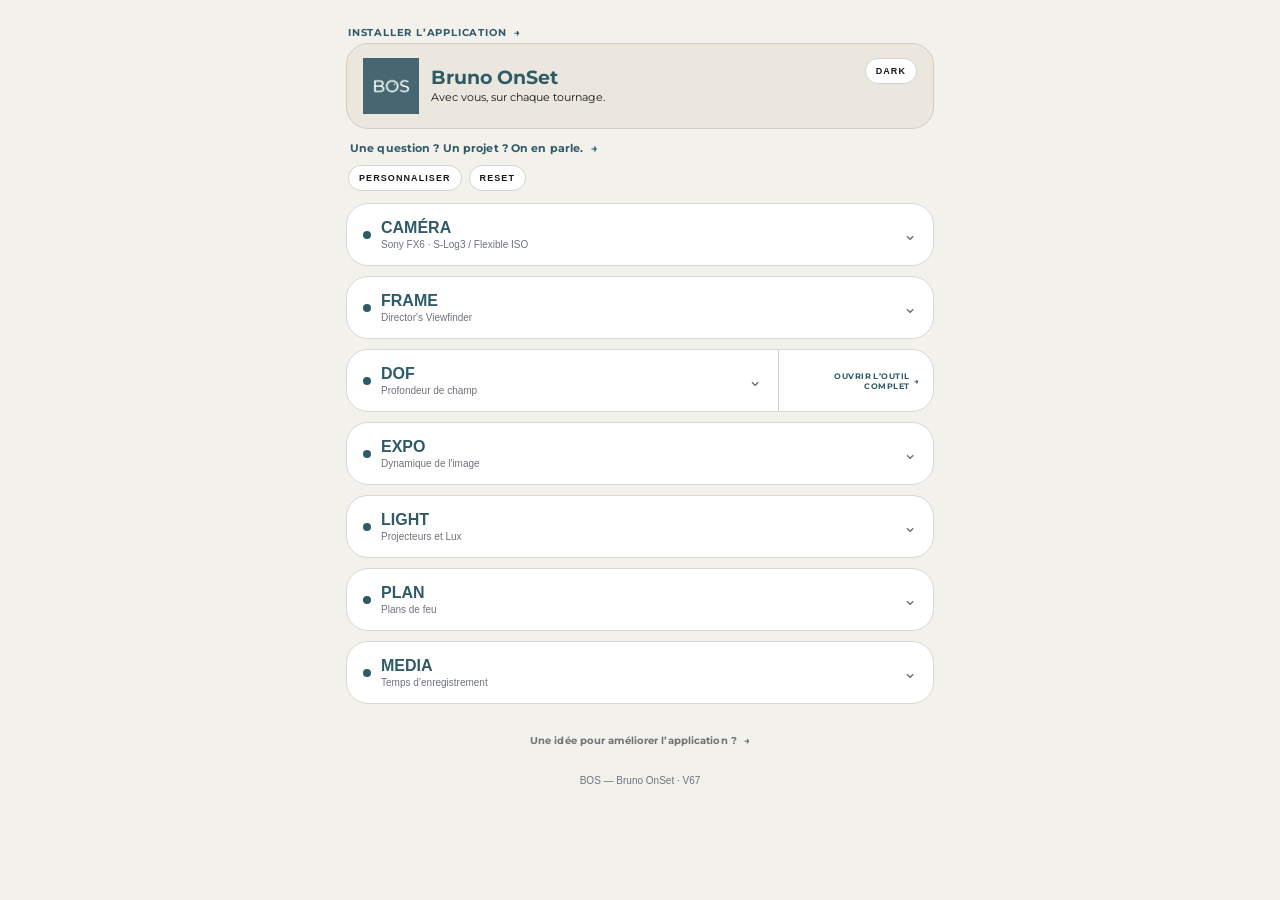
==== index.html @ 2e89c770 "Add files via upload" ====
<!doctype html>
<html lang="fr">
<head>
  <meta charset="utf-8" />
  <meta name="viewport" content="width=device-width,initial-scale=1,viewport-fit=cover" />
  <meta name="theme-color" content="#ffffff" />
  <meta name="apple-mobile-web-app-capable" content="yes" />
  <meta name="apple-mobile-web-app-status-bar-style" content="default" />
  <title>BOS — Bruno OnSet</title>
  <link rel="manifest" href="manifest.webmanifest?v=67" />
  <link rel="icon" href="icons/icon-192.png" />
  <link rel="apple-touch-icon" href="icons/icon-192.png" />
  <link rel="preconnect" href="https://fonts.googleapis.com">
  <link rel="preconnect" href="https://fonts.gstatic.com" crossorigin>
  <link href="https://fonts.googleapis.com/css2?family=Montserrat:wght@400;700&display=swap" rel="stylesheet">
  <link rel="stylesheet" href="style.css?v=67" />
</head>
<body>
  <main class="shell">
    

    

    <section class="install-app-row" id="installAppRow" hidden aria-label="Installer Bruno OnSet">
      <button class="install-app-btn" id="installAppBtn" type="button">
        INSTALLER L’APPLICATION <span aria-hidden="true">→</span>
      </button>
    </section>

    <header class="topbar cardlike">
      <div class="top-inner bos-top-inner">
        <div class="top-title bos-top-title">
          <div class="bos-brand-lockup" aria-label="Bruno OnSet">
            <img class="bos-header-logo" src="assets/logo-bos-header.jpg" alt="Logo Bruno OnSet">
            <div class="bos-brand-text">
              <span class="bos-header-name">Bruno OnSet</span>
              <span class="bos-header-tagline">Avec vous, sur chaque tournage.</span>
            </div>
          </div>
        </div>
        <div class="top-actions bos-top-actions">
          <button class="mode-btn" id="themeBtn" aria-label="Changer de thème" title="Thème">DARK</button>
          
        </div>
      </div>
    </header>




    <section class="project-contact project-contact-top" aria-label="Contact professionnel">
      <button class="project-contact-btn" id="projectContactBtn" type="button">
        Une question ? Un projet ? On en parle. <span aria-hidden="true">→</span>
      </button>
    </section><div class="utility-row bos-utility-row">
      <button class="utility-link" id="customizeBtn" type="button">PERSONNALISER</button>
      <button class="utility-link" id="quickResetBtn" type="button">RESET</button>
    </div>
    <section class="context cardlike" id="cameraCard">
      <button class="module-head context-head" id="cameraToggle" type="button">
        <span class="module-title"><i class="module-dot"></i><span><strong>CAMÉRA</strong><small id="cameraSummary">—</small></span></span>
        <span class="chev">⌄</span>
      </button>
      <div class="context-body">
        <div class="camera-choice">
          <span class="field-label">Marque</span>
          <div class="brand-chips" id="cameraBrandMode" aria-label="Choisir la marque"></div>

          <span class="field-label camera-model-label">Caméra</span>
          <div class="camera-select-wrap">
            <select class="camera-select" id="cameraSelect" aria-label="Choisir la caméra"></select>
          </div>
        </div>

        <div class="camera-gamma-block">
          <span class="field-label">Gamma</span>
          <div class="gamma-chips" id="gammaMode" aria-label="Choisir la courbe gamma"></div>
          <div class="gamma-info" id="gammaInfo">—</div>
        </div>
      </div>
    </section>

    <section id="modules" class="modules" aria-live="polite"></section>
    <div class="feedback-contact">
      <a class="feedback-contact-link" href="mailto:brunoguillardcontact@gmail.com?subject=Suggestion%20%E2%80%94%20Bruno%20OnSet&body=Bonjour%20Bruno%2C%0A%0AJ%E2%80%99ai%20une%20id%C3%A9e%20pour%20am%C3%A9liorer%20Bruno%20OnSet%20%3A%0A%0A">Une idée pour améliorer l’application ? <span aria-hidden="true">→</span></a>
    </div>
    <footer class="footer">BOS — Bruno OnSet · V67</footer>
  </main>


  <dialog id="installDialog" class="sheet install-sheet">
    <form method="dialog" class="sheet-inner install-sheet-inner">
      <div class="sheet-head">
        <div>
          <strong>Installer Bruno OnSet</strong>
          <small id="installHelpText">Ajoutez l’application à votre écran d’accueil.</small>
        </div>
        <button value="close" class="iconbtn" aria-label="Fermer">×</button>
      </div>
      <div class="install-help" id="installHelpBody"></div>
      <div class="sheet-actions">
        <button value="close" class="primary">Compris</button>
      </div>
    </form>
  </dialog>

  <dialog id="projectDialog" class="sheet project-sheet">
    <form method="dialog" class="sheet-inner project-sheet-inner">
      <div class="project-sheet-head">
        <div>
          <span class="project-kicker">BRUNO ONSET</span>
        </div>
        <button class="project-close" value="close" aria-label="Fermer">×</button>
      </div>

      <div class="project-profile">
        <strong>Bruno Guillard</strong>
        <span>Réalisateur · Directeur de la photographie · Consultant image</span>
      </div>

      <div class="project-services" aria-label="Prestations">
        <span>Réalisation</span>
        <span>Direction de la photographie</span>
        <span>Conseil / préparation image</span>
      </div>

      <p class="project-note">
        Échangeons autour de votre projet, de sa mise en scène, de ses intentions d’image et de son dispositif de tournage.
      </p>
      <div class="project-actions">
        <a class="project-email-btn" href="mailto:brunoguillardcontact@gmail.com?subject=Projet%20de%20tournage%20%E2%80%94%20Bruno%20OnSet&body=Bonjour%20Bruno%2C%0A%0AJe%20vous%20contacte%20depuis%20Bruno%20OnSet.%0A%0A">Écrire à Bruno <span aria-hidden="true">→</span></a>
        <div class="project-secondary-links">
          <a class="project-secondary-link" href="https://wa.me/33679979111?text=Bonjour%20Bruno%2C%0A%0AJe%20vous%20contacte%20depuis%20Bruno%20OnSet.%0A%0A" target="_blank" rel="noopener noreferrer">WhatsApp</a>
          <span aria-hidden="true">·</span>
          <a class="project-secondary-link" href="https://brunoguillard.com" target="_blank" rel="noopener noreferrer">BrunoGuillard.com</a>
        </div>
      </div>
    </form>
  </dialog>

  <dialog id="customizeDialog" class="sheet">
    <form method="dialog" class="sheet-inner">
      <div class="sheet-head"><div><strong>Personnaliser</strong></div><button value="cancel" class="iconbtn" aria-label="Fermer">×</button></div>
      <div id="customizeList" class="custom-list"></div>
      <div class="sheet-actions"><button type="button" id="resetLayout" class="secondary">Réinitialiser</button><button value="ok" class="primary">Terminé</button></div>
    </form>
  </dialog>

  <dialog id="ratioDialog" class="sheet ratio-sheet">
    <form method="dialog" class="sheet-inner ratio-sheet-inner">
      <div class="sheet-head"><div><strong>Ratio</strong></div><button value="cancel" class="ratio-close" aria-label="Fermer">×</button></div>
      <div id="ratioList" class="ratio-choice-grid"></div>
    </form>
  </dialog>



  <dialog id="projectorDialog" class="add-dialog projector-dialog">
    <div class="dialog-shell">
      <div class="dialog-head">
        <div>
          <div class="dialog-kicker">Changer</div>
          <h2>Changer de projecteur</h2>
        </div>
        <button class="dialog-close" id="closeProjectorDialogBtn" type="button" aria-label="Fermer">×</button>
      </div>
      <div class="chooser-topline">
        <span class="chooser-context">Key Light</span>
        <div class="catalog-badge">Catalogue BOS Light</div>
      </div>
      <div class="choice-section">
        <div class="choice-label">MARQUE</div>
        <div class="choice-buttons two" id="pickerBrandChoices"></div>
      </div>
      <div class="choice-section">
        <div class="choice-label">GAMME</div>
        <div class="choice-buttons" id="pickerFamilyChoices"></div>
      </div>
      <div class="choice-section">
        <div class="choice-label">PUISSANCE / MODÈLE</div>
        <div class="choice-buttons models" id="pickerModelChoices"></div>
      </div>
      <div class="chooser-footnote" id="pickerCatalogCount"></div>
    </div>
  </dialog>

  <script src="app.js?v=67" defer></script>
</body>
</html>
---- style.css ----
:root{
  --bg:#f3f5f7;--panel:#fff;--panel2:#f7f8fa;--text:#101216;--muted:#6d7480;--line:#e1e5ea;
  --blue:#2f78ff;--blue-soft:#eaf2ff;--shadow:0 8px 30px rgba(20,30,45,.07);--radius:20px;
  --input:#f4f6f8;--danger:#d84b4b;
}
:root[data-theme="dark"]{
  --bg:#090b0f;--panel:#12151a;--panel2:#171b21;--text:#f6f7f9;--muted:#959ca8;--line:#282e37;
  --blue:#5b97ff;--blue-soft:#172641;--shadow:none;--input:#1a1f26;--danger:#ff6a6a;
}
*{box-sizing:border-box}html{background:var(--bg)}body{margin:0;background:var(--bg);color:var(--text);font-family:-apple-system,BlinkMacSystemFont,"Segoe UI",Roboto,Helvetica,Arial,sans-serif;min-height:100vh}
button,input,select{font:inherit;color:inherit}.shell{width:min(760px,100%);margin:0 auto;padding:14px 12px calc(32px + env(safe-area-inset-bottom))}.cardlike{background:var(--panel);border:1px solid var(--line);box-shadow:var(--shadow)}
.topbar{border-radius:24px;padding:14px 14px 14px 16px;display:flex;align-items:center;justify-content:space-between;position:sticky;top:8px;z-index:20}.brand{display:flex;align-items:center;gap:11px}.bosmark{display:flex;align-items:center;gap:1px;font-weight:900;font-size:24px;letter-spacing:-1.5px}.bosmark span{color:var(--blue)}.brandtext{display:flex;flex-direction:column;line-height:1}.brandtext strong{font-size:16px}.brandtext small{font-size:9px;color:var(--muted);letter-spacing:1.7px;margin-top:5px}.top-actions{display:flex;gap:7px}.iconbtn{border:1px solid var(--line);background:var(--panel2);width:38px;height:38px;border-radius:12px;display:grid;place-items:center;cursor:pointer;font-size:19px}.iconbtn:active{transform:scale(.97)}
.context{margin-top:12px;border-radius:var(--radius);padding:14px}.context-title{display:flex;align-items:baseline;justify-content:space-between;margin-bottom:11px}.context-title>span{font-size:18px;font-weight:800;letter-spacing:-.3px}.context-grid{display:grid;grid-template-columns:minmax(0,1.55fr) minmax(110px,.7fr);gap:10px}label>span,.field-label{display:block;color:var(--muted);font-size:11px;margin:0 0 6px 2px}select,input{width:100%;border:1px solid var(--line);background:var(--input);border-radius:13px;padding:11px 12px;outline:none;min-height:44px}select:focus,input:focus{border-color:var(--blue);box-shadow:0 0 0 3px var(--blue-soft)}.unit-input{position:relative}.unit-input input{padding-right:52px}.unit-input b{position:absolute;right:12px;top:50%;transform:translateY(-50%);font-size:12px;color:var(--muted)}
.preset-row{display:flex;gap:8px;flex-wrap:wrap;margin-top:10px}.preset-btn{border:1px solid var(--line);background:var(--panel2);height:36px;min-width:42px;padding:0 12px;border-radius:999px;cursor:pointer;font-weight:700}.preset-btn.active{background:rgba(47,120,255,.25);border-color:transparent;color:var(--text)}
.modules{display:flex;flex-direction:column;gap:10px;margin-top:10px}.module{background:var(--panel);border:1px solid var(--line);border-radius:var(--radius);overflow:hidden;box-shadow:var(--shadow)}.module-head{width:100%;display:flex;align-items:center;justify-content:space-between;padding:14px 15px;border:0;background:transparent;cursor:pointer}.module-title{display:flex;align-items:center;gap:10px;text-align:left}.module-dot{width:8px;height:8px;border-radius:50%;background:var(--blue)}.module-title strong{font-size:15px}.module-title small{display:block;color:var(--muted);font-size:10px;margin-top:2px}.chev{color:var(--muted);font-size:17px;transition:.18s transform}.module.open .chev{transform:rotate(180deg)}.module-body{display:none;border-top:1px solid var(--line);padding:14px}.module.open .module-body{display:block}.grid2{display:grid;grid-template-columns:1fr 1fr;gap:10px}.resultbox{margin-top:12px;background:var(--panel2);border:1px solid var(--line);border-radius:16px;padding:13px}.result-main{font-size:22px;font-weight:800;letter-spacing:-.4px}.result-sub{font-size:12px;color:var(--muted);margin-top:4px}.app-link{display:flex;justify-content:flex-end;margin-top:10px}.app-link button{border:0;background:none;color:var(--muted);font-size:11px;padding:4px 0}.app-link button.ready{color:var(--blue);cursor:pointer}
.expo-row{display:grid;grid-template-columns:58px 1fr;gap:9px;align-items:end;margin-bottom:9px}.role-pill{height:44px;border-radius:13px;border:1px solid var(--line);background:var(--panel2);font-size:15px;font-weight:800;cursor:pointer}.role-pill[data-role="auto"]{background:var(--blue);border-color:var(--blue);color:white}.role-pill[data-role="manual"]{border-color:var(--blue);color:var(--blue)}.expo-control select:disabled{opacity:.68}.basebar{display:flex;gap:9px;margin-top:12px}.primary,.secondary{border-radius:13px;padding:11px 14px;min-height:43px;font-weight:700;border:1px solid var(--line);cursor:pointer}.primary{background:var(--blue);border-color:var(--blue);color:white}.secondary{background:var(--panel2)}.basebar button{flex:1}.base-note{font-size:11px;color:var(--muted);margin-top:9px;line-height:1.4}
.frame-preview{position:relative;aspect-ratio:16/9;background:#111;border-radius:14px;overflow:hidden;margin-top:2px;border:1px solid var(--line)}.frame-safe{position:absolute;inset:8%;border:1px solid rgba(255,255,255,.2)}.subject{position:absolute;left:50%;bottom:-3%;transform:translateX(-50%);width:58px;height:78%;transition:.18s width}.subject:before{content:"";position:absolute;width:38%;aspect-ratio:1;border-radius:50%;background:#d6d7da;left:31%;top:0}.subject:after{content:"";position:absolute;width:100%;height:70%;border-radius:45% 45% 12% 12%;background:#c4c6ca;left:0;bottom:0}.frame-meta{position:absolute;left:9px;bottom:8px;color:white;font-size:10px;background:rgba(0,0,0,.55);padding:5px 7px;border-radius:8px}.warning{margin-top:8px;font-size:10px;color:var(--muted)}
.light-status{display:flex;gap:6px;flex-wrap:wrap;margin-top:9px}.pill{border:1px solid var(--line);border-radius:999px;padding:6px 8px;font-size:10px;color:var(--muted);background:var(--panel2)}.luxgrid{display:grid;grid-template-columns:1fr 1fr;gap:8px;margin-top:10px}.luxbox{border-radius:14px;border:1px solid var(--line);background:var(--panel2);padding:12px}.luxbox small{color:var(--muted);font-size:10px}.luxbox strong{display:block;font-size:18px;margin-top:3px}.iso-mini{margin-top:6px;font-size:11px;color:var(--muted);font-weight:700}.demo{font-size:10px;color:var(--muted);margin-top:9px;line-height:1.35}
.segmented{display:flex;gap:6px;margin-top:8px}.seg{border:1px solid var(--line);background:var(--panel2);border-radius:999px;padding:7px 10px;min-height:34px;cursor:pointer;font-size:12px;font-weight:700}.seg.active{background:rgba(47,120,255,.25);border-color:transparent}.segmented.compact .seg{padding:7px 12px}.media-grid .segmented{justify-content:flex-start}
.sheet{width:min(540px,calc(100% - 20px));border:0;padding:0;border-radius:22px;background:var(--panel);color:var(--text);box-shadow:0 25px 90px rgba(0,0,0,.35)}.sheet::backdrop{background:rgba(0,0,0,.5);backdrop-filter:blur(3px)}.sheet-inner{padding:16px}.sheet-head{display:flex;justify-content:space-between;align-items:center}.sheet-head>div{display:flex;flex-direction:column}.sheet-head strong{font-size:18px}.sheet-head small{font-size:11px;color:var(--muted);margin-top:3px}.custom-list{margin-top:16px;display:flex;flex-direction:column;gap:7px}.custom-item{display:grid;grid-template-columns:42px 1fr 40px 40px;align-items:center;gap:7px;border:1px solid var(--line);background:var(--panel2);border-radius:14px;padding:7px}.custom-item input{width:20px;height:20px;min-height:auto}.custom-name{font-weight:700;font-size:13px}.movebtn{height:34px;border-radius:10px;border:1px solid var(--line);background:var(--panel);cursor:pointer}.sheet-actions{display:flex;gap:8px;margin-top:14px}.sheet-actions>*{flex:1}.footer{text-align:center;color:var(--muted);font-size:10px;padding:20px 0 4px}
@media(max-width:520px){.shell{padding-left:9px;padding-right:9px}.topbar{top:5px}.context-grid{grid-template-columns:1.5fr .7fr}.expo-row{grid-template-columns:54px 1fr}.module-body{padding:12px}.brandtext strong{font-size:15px}.preset-row{gap:7px}.preset-btn{min-width:40px;height:34px;padding:0 10px}.luxgrid{grid-template-columns:1fr}.grid2{grid-template-columns:1fr}.context-title>span{font-size:17px}}
@media(min-width:700px){.shell{padding-top:20px}.module-body{padding:16px 18px}.topbar{top:12px}}

.expo-info{display:flex;justify-content:space-between;align-items:flex-end;gap:10px;padding:0 0 10px 0}.expo-info strong{display:block;font-size:11px;color:var(--muted);font-weight:700}.expo-info span{display:block;font-size:18px;font-weight:800;letter-spacing:-.3px;margin-top:2px}.expo-info small{font-size:10px;color:var(--muted);text-align:right;max-width:42%}.role-pill{font-size:14px}.role-pill[data-role="auto"]{background:var(--blue);border-color:var(--blue);color:white}.role-pill[data-role="manual"]{background:var(--panel2);border-color:var(--line);color:var(--text)}


/* V5 — choix caméra identique à EXPO : marque puis modèle */
.camera-choice{margin-bottom:14px}
.brand-chips{display:flex;gap:7px;flex-wrap:wrap;margin-bottom:10px}
.brand-chips button{border:1px solid var(--line);background:var(--panel2);color:var(--text);min-height:36px;padding:0 12px;border-radius:999px;font-weight:850;font-size:12px;cursor:pointer}
.brand-chips button.active{background:var(--blue);border-color:var(--blue);color:#fff}
.camera-model-label{display:block;margin-top:2px;margin-bottom:6px}
.camera-select-wrap{position:relative;width:100%}
.camera-select-wrap::after{content:"⌄";position:absolute;right:14px;top:50%;transform:translateY(-55%);color:var(--muted);font-size:16px;font-weight:900;pointer-events:none}
.camera-select{width:100%;min-width:0;height:46px;appearance:none;-webkit-appearance:none;border:1px solid var(--line);border-radius:14px;background:var(--input);color:var(--text);padding:0 42px 0 13px;font:inherit;font-size:13px;font-weight:850;outline:none;white-space:nowrap;overflow:hidden;text-overflow:ellipsis}
.camera-select:focus{border-color:var(--blue);box-shadow:0 0 0 3px var(--blue-soft)}
.camera-select option{background:var(--panel);color:var(--text)}
.focal-block{padding-top:12px;border-top:1px solid var(--line)}
@media(max-width:520px){.brand-chips{gap:6px}.brand-chips button{min-height:34px;padding:0 10px;font-size:11px}.camera-select{font-size:12px}}

.db-source{font-size:10px;color:var(--muted);margin-top:7px}.db-source[data-source="remote"]{color:var(--blue)}

.expo-row.limit-error .expo-control>span{color:var(--danger);font-weight:800}
.expo-row select.limit-error-value,.expo-row select.limit-error-value:disabled{opacity:1!important;color:var(--danger)!important;border-color:var(--danger)!important;background:color-mix(in srgb,var(--danger) 8%,var(--input))!important;font-weight:800}
.expo-warning{margin-top:9px;border:1px solid color-mix(in srgb,var(--danger) 45%,var(--line));background:color-mix(in srgb,var(--danger) 8%,var(--panel2));color:var(--danger);border-radius:12px;padding:9px 10px;font-size:11px;font-weight:700;line-height:1.4}


/* V9 — réglages caméra globaux + EXPO lié */
.camera-settings-grid{display:grid;grid-template-columns:repeat(3,minmax(0,1fr));gap:10px;margin-top:12px;padding-top:12px;border-top:1px solid var(--line)}
.dof-only{margin-top:0}
.expo-aperture-mode{display:flex;align-items:center;justify-content:space-between;gap:12px;border:1px solid var(--line);background:var(--panel2);border-radius:14px;padding:10px 11px;margin-bottom:11px}
.expo-aperture-mode>div:first-child strong{display:block;font-size:12px}
.expo-aperture-mode>div:first-child small{display:block;color:var(--muted);font-size:10px;margin-top:2px}
.iso-bounds{margin-bottom:11px}
.iso-bounds label>span{font-weight:800;letter-spacing:.5px}
.expo-simple-rows{display:flex;flex-direction:column;gap:9px}
.expo-simple-row>span{font-size:11px;color:var(--muted);margin:0 0 6px 2px;display:block}
.expo-simple-row.limit-error>span{color:var(--danger);font-weight:800}
#globalAperture.limit-error-value{opacity:1!important;color:var(--danger)!important;border-color:var(--danger)!important;background:color-mix(in srgb,var(--danger) 8%,var(--input))!important;font-weight:800}
@media(max-width:520px){.camera-settings-grid{grid-template-columns:repeat(3,minmax(0,1fr));gap:7px}.camera-settings-grid select,.camera-settings-grid input{font-size:12px;padding-left:8px;padding-right:8px}.camera-settings-grid .unit-input input{padding-right:34px}.camera-settings-grid .unit-input b{right:8px;font-size:10px}.expo-aperture-mode{align-items:flex-start;flex-direction:column}.expo-aperture-mode .segmented{width:100%}.expo-aperture-mode .seg{flex:1}.iso-bounds{grid-template-columns:1fr 1fr!important}}

.camera-limits-grid{display:grid;grid-template-columns:repeat(4,minmax(0,1fr));gap:10px;margin-top:12px;padding-top:12px;border-top:1px solid var(--line)}
.camera-limits-grid label>span{font-weight:800;letter-spacing:.5px}
@media(max-width:520px){.camera-limits-grid{grid-template-columns:1fr 1fr}}


/* V11 — verrouillage EXPO */
.expo-lock-row{display:grid;grid-template-columns:48px minmax(0,1fr);gap:9px;align-items:end}
.expo-lock-btn{width:48px;height:44px;border:1px solid var(--line);border-radius:13px;background:var(--panel2);display:grid;place-items:center;cursor:pointer;font-size:17px;line-height:1;opacity:.55}
.expo-lock-btn.active{opacity:1;background:var(--blue-soft);border-color:var(--blue);color:var(--blue)}
.expo-lock-btn:active{transform:scale(.97)}
.expo-lock-row.locked select:disabled{opacity:.58;cursor:not-allowed}
.expo-lock-row.limit-error .expo-simple-row>span{color:var(--danger);font-weight:800}
.expo-lock-row.limit-error select.limit-error-value,.expo-lock-row.limit-error select.limit-error-value:disabled{opacity:1!important;color:var(--danger)!important;border-color:var(--danger)!important;background:color-mix(in srgb,var(--danger) 8%,var(--input))!important;font-weight:800}
.context select:disabled{opacity:.58;cursor:not-allowed}
@media(max-width:520px){.expo-lock-row{grid-template-columns:44px minmax(0,1fr)}.expo-lock-btn{width:44px}}

/* V12 — shutter caméra + reset EXPO */
.expo-toolbar{display:flex;justify-content:flex-end;margin-bottom:10px}.expo-reset-btn{min-height:36px;padding:7px 11px;font-size:11px}.camera-settings-grid label>span{white-space:nowrap}


/* V13 — bulle caméra refermable + ISO global */
.context{padding:0;overflow:hidden}.context-head{padding:14px 15px}.context-head .module-title small{display:block;color:var(--muted);font-size:10px;margin-top:2px;white-space:nowrap;overflow:hidden;text-overflow:ellipsis;max-width:100%}.context-body{display:none;padding:14px}.context.open .context-body{display:block}.camera-settings-grid-4{grid-template-columns:repeat(4,minmax(0,1fr))}@media(max-width:520px){.camera-settings-grid-4{grid-template-columns:repeat(2,minmax(0,1fr))}.context-head .module-title small{max-width:220px}}

/* V14 — conseils LIGHT basés sur les réglages caméra */
.iso-mini[data-status="bright"]{color:var(--blue)}
.iso-mini[data-status="dark"]{color:var(--danger)}


/* V15 — EXPO reprend la bulle CALCUL de BOS EXPO V3.42 */
.expo-calc-block{
  margin:0;
  padding:12px;
  border:1px solid var(--line);
  border-radius:16px;
  background:var(--panel2);
}
.expo-calc-head{display:flex;align-items:flex-start;justify-content:space-between;gap:10px;margin-bottom:9px}
.expo-calc-kicker{color:var(--blue);font-size:9px;line-height:1.1;letter-spacing:.14em;font-weight:900}
.expo-calc-note{margin-top:3px;color:var(--muted);font-size:9px;line-height:1.35}
.expo-ref-btn{min-width:70px;min-height:28px;padding:0 11px;border:1px solid var(--line);border-radius:999px;background:var(--panel);color:var(--text);font-size:10px;font-weight:850;cursor:pointer}
.expo-ref-btn:active{transform:scale(.97)}
.expo-calc-grid{display:grid;grid-template-columns:repeat(4,minmax(0,1fr));gap:7px}
.expo-calc-item{min-width:0;display:flex;flex-direction:column;align-items:stretch;gap:5px}
.expo-calc-lock{align-self:center;width:27px;height:27px;display:inline-flex;align-items:center;justify-content:center;border:1px solid var(--line);border-radius:999px;background:var(--panel);color:var(--muted);cursor:pointer;padding:0;transition:background .15s ease,border-color .15s ease,color .15s ease,transform .15s ease}
.expo-calc-lock:active{transform:scale(.95)}
.expo-calc-lock svg{width:14px;height:14px;fill:none;stroke:currentColor;stroke-width:1.9;stroke-linecap:round;stroke-linejoin:round}
.expo-calc-lock.active{background:var(--blue);border-color:var(--blue);color:#fff}
.expo-calc-value{min-width:0;border:1px solid var(--line);border-radius:12px;background:var(--panel);color:var(--text);padding:8px 8px 9px;text-align:left;cursor:pointer;position:relative}
.expo-calc-value>span{display:block;color:var(--muted);font-size:8px;font-weight:750;margin:0 0 4px 0}
.expo-calc-value select{width:100%;min-width:0;min-height:auto;height:auto;border:0!important;border-radius:0;background:transparent!important;padding:0!important;box-shadow:none!important;appearance:none;-webkit-appearance:none;font-size:11px;line-height:1.15;font-weight:900;color:var(--text);white-space:nowrap;overflow:hidden;text-overflow:ellipsis;cursor:pointer}
.expo-calc-item.locked .expo-calc-value{border-color:var(--blue)}
.expo-calc-item.locked .expo-calc-value select:disabled{opacity:1;color:var(--text);cursor:not-allowed;-webkit-text-fill-color:var(--text)}
.expo-calc-item.limit-error .expo-calc-value{border-color:var(--danger);background:color-mix(in srgb,var(--danger) 8%,var(--panel))}
.expo-calc-item.limit-error .expo-calc-value>span,.expo-calc-item.limit-error .expo-calc-value select{color:var(--danger)!important;-webkit-text-fill-color:var(--danger);font-weight:900}
.expo-priority-note{margin-top:10px;color:var(--muted);font-size:9px;line-height:1.35}
.expo-calc-summary{margin-top:10px;font-size:9px;line-height:1.4;color:var(--muted);font-weight:700}
.expo-calc-summary.is-ok{color:var(--blue)}
.expo-calc-summary.is-warning{color:var(--danger)}
@media(max-width:560px){
  .expo-calc-grid{grid-template-columns:1fr 1fr;gap:8px 7px}
  .expo-calc-lock{width:26px;height:26px}
  .expo-calc-value{padding:8px}
  .expo-calc-value select{font-size:11px}
}


/* V16 — DA alignée sur EXPO V3.43 + correction priorité EXPO */
:root{
  --bg:#F3F1EC;--panel:#FFFFFF;--panel2:#ECEBE7;--text:#17191C;--muted:#6E737A;
  --line:#D3D4D1;--blue:#2F5B66;--blue-soft:rgba(47,91,102,.14);--shadow:none;--radius:22px;
  --input:#FAFAF8;--danger:#C94B4B;--header-bg:#EBE7DE;--header-border:#D3CDC2;--card-border:#D7D9D6;
  --chip-bg:#E7E7E3;--chip-active-bg:#92B8C0;--chip-active-text:#182126;
}
:root[data-theme="dark"]{
  --bg:#0B0C0E;--panel:#15171A;--panel2:#1C1F23;--text:#F3F3F0;--muted:#94989F;
  --line:#30343A;--blue:#2F5B66;--blue-soft:rgba(47,91,102,.22);--shadow:none;--input:#0F1113;--danger:#FF6A6A;
  --header-bg:#111418;--header-border:#25292E;--card-border:#25292E;--chip-bg:#1C1F23;--chip-active-bg:#2F5B66;--chip-active-text:#F3F3F0;
}
html,body{font-family:-apple-system,BlinkMacSystemFont,"SF Pro Display","Inter","Roboto","Segoe UI",sans-serif}
.shell{width:min(620px,100%);padding:calc(18px + env(safe-area-inset-top)) 16px calc(24px + env(safe-area-inset-bottom))}
.cardlike,.module,.context,.sheet{border:1px solid var(--card-border);box-shadow:none}
.topbar{background:var(--header-bg);border:1px solid var(--header-border);border-radius:22px;padding:14px 16px 15px;position:static;margin-bottom:18px}
.brand{align-items:flex-start;gap:10px}.bosmark{font-size:19px;letter-spacing:-1.2px}.bosmark span{color:var(--blue)}
.brandtext strong{font-size:18px;letter-spacing:-.02em}.brandtext small{font-size:10px;letter-spacing:.16em;margin-top:6px;color:var(--muted);font-weight:800}
.iconbtn{border-radius:999px;width:34px;height:34px;background:var(--panel);border:1px solid var(--line);font-size:16px}
.context,.module{border-radius:22px}.module-head{padding:15px 16px}.module-body{border-top:1px solid var(--card-border)}
.module-title strong{font-size:16px}.module-title small{font-size:10px}.module-dot{background:var(--blue)}
label>span,.field-label{font-size:11px;font-weight:800;letter-spacing:.05em;color:var(--muted)}
select,input{min-height:46px;border:1px solid var(--line);background:var(--input);border-radius:14px;padding:0 12px;font-size:13px;font-weight:850}
select:focus,input:focus{border-color:var(--blue);box-shadow:0 0 0 2px var(--blue-soft)}
.unit-input input{padding-right:44px}.unit-input b{font-size:11px}
.preset-row{gap:7px;padding-top:2px}.preset-btn,.brand-chips button,.seg{border:1px solid var(--line);background:var(--chip-bg);color:var(--muted);border-radius:999px;font-weight:800}
.preset-btn{height:34px;min-width:40px}.preset-btn.active,.brand-chips button.active,.seg.active{background:var(--chip-active-bg);border-color:var(--chip-active-bg);color:var(--chip-active-text)}
.camera-select,.camera-select-wrap select{height:46px;background:var(--input);border-radius:14px;border:1px solid var(--line)}
.resultbox,.luxbox,.expo-calc-block{border:1px solid var(--card-border);background:var(--panel)}
.result-main{font-size:24px;letter-spacing:-.03em}.result-sub{font-size:11px}
.pill{background:var(--panel2);border:1px solid var(--line);font-size:10px}.demo,.db-source,.warning,.footer{color:var(--muted)}
.expo-calc-block{padding:16px;border-radius:18px;background:var(--panel2)}
.expo-calc-head{margin-bottom:12px}.expo-calc-kicker{color:var(--blue);font-size:10px;letter-spacing:.16em}.expo-calc-note{font-size:10px;color:var(--muted)}
.expo-ref-btn{border:1px solid var(--line);background:var(--panel);border-radius:999px;min-height:30px;padding:0 12px;font-size:10px;font-weight:900}
.expo-calc-grid{gap:10px}.expo-calc-lock{width:31px;height:31px;background:var(--panel2);border-color:var(--line)}
.expo-calc-lock.active{background:var(--chip-active-bg);border-color:var(--chip-active-bg);color:var(--chip-active-text)}
.expo-calc-value{border-radius:14px;padding:10px 10px 11px;background:var(--panel);border:1px solid var(--card-border)}
.expo-calc-value>span{font-size:9px;color:var(--muted);font-weight:800;margin-bottom:6px}.expo-calc-value select{font-size:13px;font-weight:900}
.expo-priority-note,.expo-calc-summary,.expo-warning{font-size:10px}
.expo-calc-summary.is-ok{color:var(--blue)}
.secondary,.primary{border-radius:999px;min-height:34px;padding:7px 12px;font-size:10px;letter-spacing:.08em;font-weight:900}
.secondary{background:var(--panel);border:1px solid var(--line)}.primary{background:var(--blue);border-color:var(--blue)}
.custom-item{background:var(--panel2);border:1px solid var(--card-border)}
.context-head .module-title small{font-size:10px}
@media(max-width:560px){
  .shell{padding-left:12px;padding-right:12px}
  .topbar{margin-bottom:14px}
  .expo-calc-grid{grid-template-columns:1fr 1fr}
}


/* V17 — entête alignée sur EXPO + titres de bulles en bleu */
.topbar{padding:14px 16px 16px;border-radius:22px}
.bos-top-inner{width:100%;display:flex;align-items:flex-start;justify-content:space-between;gap:14px}
.bos-top-title{display:flex;flex-direction:column;gap:8px}
.tool-eyebrow,.bos-tool-eyebrow{display:flex;align-items:center;gap:9px;font-size:11px;letter-spacing:.12em;font-weight:850}
.eyebrow-logo{display:inline-flex;align-items:center;justify-content:center;min-width:48px;height:28px;padding:0 11px;border-radius:999px;background:var(--panel);border:1px solid var(--line);color:var(--blue);font-weight:900;letter-spacing:.06em}
.eyebrow-brand{font-size:13px;letter-spacing:.18em;font-weight:900;color:var(--text)}
.bos-letter{color:var(--blue)}
.bos-top-title h1{margin:0;font-size:24px;line-height:1;font-weight:900;letter-spacing:-.03em;color:var(--text)}
.bos-top-actions{display:flex;gap:8px;align-items:flex-start}
.mode-btn{border:1px solid var(--line);background:var(--panel);color:var(--text);border-radius:999px;padding:0 14px;min-height:36px;font-size:11px;letter-spacing:.14em;font-weight:900;cursor:pointer}
.mode-btn-icon{min-width:36px;padding:0;display:grid;place-items:center;font-size:16px;letter-spacing:0}
.brand,.brandtext,.bosmark{display:none!important}
.module-title strong,.context-head .module-title strong{color:var(--blue)!important}
.module-title small{color:var(--muted)}
@media(max-width:560px){
  .topbar{padding:12px 14px 14px}
  .eyebrow-logo{min-width:44px;height:26px;padding:0 10px;font-size:11px}
  .eyebrow-brand{font-size:12px;letter-spacing:.16em}
  .bos-top-title h1{font-size:20px}
  .mode-btn{min-height:34px;padding:0 12px;font-size:10px}
  .mode-btn-icon{min-width:34px}
}


/* V18 — bouton thème et personnaliser plus proches d'EXPO */
.mode-btn{background:var(--panel);border:1px solid var(--line);color:var(--text);border-radius:999px;min-height:34px;padding:0 14px;font-size:10px;letter-spacing:.16em;font-weight:900}
.customize-btn{padding:0 16px;letter-spacing:.08em;font-size:10px}
.sheet-head strong{font-size:18px}.sheet-head small{display:none}
@media(max-width:560px){
  .customize-btn{padding:0 14px;font-size:10px}
}


/* V19 — entête reprise au plus près d'EXPO V3.44 + bouton personnaliser sous l'entête */
.app,.shell{max-width:620px;margin:0 auto;padding:calc(22px + env(safe-area-inset-top)) 16px calc(24px + env(safe-area-inset-bottom))}
.topbar{background:var(--header-bg);border:1px solid var(--header-border);border-radius:22px;padding:14px 16px 15px;margin-bottom:14px;position:static}
.top-inner,.bos-top-inner{width:100%;display:flex;align-items:flex-start;justify-content:space-between;gap:14px}
.top-title,.bos-top-title{min-width:0}
.tool-eyebrow,.bos-tool-eyebrow{display:flex;align-items:center;gap:7px;font-size:11px;letter-spacing:.12em;font-weight:850;white-space:nowrap;text-decoration:none;color:inherit}
.eyebrow-logo{display:inline-flex;align-items:center;justify-content:center;min-width:40px;height:24px;padding:0 9px;border-radius:999px;background:var(--panel);border:1px solid var(--line);color:#2E7F8E;font-size:11px;font-weight:900;letter-spacing:.04em;line-height:1;flex:0 0 auto}
.eyebrow-brand{font-weight:900;color:var(--text);font-size:11px;letter-spacing:.12em}.bos-letter{color:#2E7F8E}
.topbar h1,.bos-top-title h1{font-size:27px;line-height:1.05;margin:10px 0 0;letter-spacing:-.03em;font-weight:900;color:var(--text)}
.mode-btn{border:1px solid var(--line);background:var(--panel);color:var(--text);border-radius:999px;padding:7px 10px;min-height:auto;font-size:9px;letter-spacing:.12em;font-weight:900;white-space:nowrap}
.bos-top-actions{display:flex;gap:8px;align-items:flex-start}
.bos-utility-row,.utility-row{display:flex;align-items:center;gap:7px;margin:-1px 0 14px;padding:0 2px}
.utility-link{border:1px solid var(--line);background:var(--panel);color:var(--text);border-radius:999px;padding:7px 10px;font-size:9px;letter-spacing:.12em;font-weight:900;white-space:nowrap}
.utility-link:hover,.mode-btn:hover{border-color:var(--accent)}
.iconbtn{border:1px solid var(--line);background:var(--panel2);color:var(--text);width:31px;height:31px;border-radius:50%;font-weight:800;font-size:16px}
.sheet-head{display:flex;justify-content:space-between;align-items:center}
.brand,.brandtext,.bosmark,.customize-btn,.mode-btn-icon{display:none!important}
@media(max-width:380px){.app,.shell{padding-left:12px;padding-right:12px}.topbar h1,.bos-top-title h1{font-size:24px}}


/* V20 — entête compact : suppression du grand titre Bruno OnSet */
.bos-top-title{gap:0}
.topbar{padding-top:14px;padding-bottom:14px}


/* V23 — module PLAN + EXPO en attente */
.plan-nav-row{display:grid;grid-template-columns:38px minmax(0,1fr) 38px;gap:8px;align-items:end}
.plan-select-label{min-width:0}.plan-select-label select{font-weight:850}
.plan-nav-btn{width:38px;height:46px;border:1px solid var(--line);background:var(--panel2);color:var(--text);border-radius:14px;font-size:25px;line-height:1;cursor:pointer}
.plan-nav-btn:active{transform:scale(.96)}
.plan-meta{display:flex;justify-content:space-between;gap:10px;margin:9px 2px 8px;color:var(--muted);font-size:9px;letter-spacing:.08em;font-weight:800;text-transform:uppercase}
.plan-preview-wrap{overflow:hidden;border:1px solid var(--card-border);border-radius:16px;background:var(--input)}
.plan-mini-svg{display:block;width:100%;height:auto;aspect-ratio:1.61/1;background:var(--input)}
.plan-stage-bg{fill:var(--input)}
.plan-grid-small{stroke:color-mix(in srgb,var(--muted) 18%,transparent);stroke-width:1}
.plan-grid-big{stroke:color-mix(in srgb,var(--muted) 32%,transparent);stroke-width:1.4}
.plan-camera-fov{fill:color-mix(in srgb,var(--blue) 10%,transparent);stroke:color-mix(in srgb,var(--blue) 42%,transparent);stroke-width:1.5}
.plan-light-beam{fill:rgba(244,206,100,.12);stroke:rgba(201,159,40,.38);stroke-width:1.4}
:root[data-theme="dark"] .plan-light-beam{fill:rgba(255,218,120,.12);stroke:rgba(255,218,120,.34)}
.plan-object{vector-effect:non-scaling-stroke}.plan-subject circle,.plan-subject path{fill:var(--text);stroke:var(--text)}
.plan-camera rect,.plan-camera polygon{fill:var(--panel);stroke:var(--blue);stroke-width:3}
.plan-light circle{fill:var(--panel);stroke:#B58A20;stroke-width:3}.plan-light line{stroke:#B58A20;stroke-width:3}
.plan-wall{fill:var(--text);opacity:.82}.plan-window{fill:#9CC8D2;stroke:#5B8E99;stroke-width:2}.plan-door{fill:#C6A47A;stroke:#8C6D48;stroke-width:2}.plan-decor{fill:var(--panel2);stroke:var(--muted);stroke-width:2}
.plan-accessory{fill:var(--panel2);stroke:var(--blue);stroke-width:2;stroke-dasharray:7 5}
.plan-mini-label{fill:var(--text);font-size:15px;font-weight:800;paint-order:stroke;stroke:var(--input);stroke-width:4px;stroke-linejoin:round}
.plan-caption{display:flex;align-items:flex-start;justify-content:space-between;gap:12px;padding:10px 2px 0}.plan-caption strong{font-size:13px}.plan-caption span{font-size:10px;color:var(--muted);text-align:right}
.plan-actions{display:flex;gap:8px;margin-top:11px}.plan-action-btn{flex:1;min-height:34px;padding:7px 10px;font-size:9px;letter-spacing:.1em}
.plan-empty{border:1px dashed var(--line);border-radius:16px;padding:18px;text-align:center;background:var(--panel2)}.plan-empty strong{display:block;font-size:14px}.plan-empty span{display:block;color:var(--muted);font-size:11px;line-height:1.45;margin-top:6px}
.coming-soon{border:1px solid var(--card-border);border-radius:16px;background:var(--panel2);padding:18px;text-align:center}.coming-soon strong{display:block;color:var(--blue);font-size:11px;letter-spacing:.16em}.coming-soon span{display:block;color:var(--muted);font-size:11px;line-height:1.45;margin-top:7px}
@media(max-width:520px){.plan-nav-row{grid-template-columns:36px minmax(0,1fr) 36px}.plan-nav-btn{width:36px}.plan-caption{flex-direction:column;gap:3px}.plan-caption span{text-align:left}}


/* V24 — EXPO : explorateur S-Log3 compact repris de BOS EXPO V3.62 */
.bos-expo-wave{display:flex;flex-direction:column;gap:10px}
.bos-expo-wave-head{display:flex;align-items:flex-end;justify-content:space-between;gap:10px}
.bos-expo-wave-kicker,.bos-expo-quality-card>span,.bos-expo-terrain-card>span{color:var(--blue);font-size:10px;letter-spacing:.16em;font-weight:900}
.bos-expo-wave-value{display:flex;align-items:baseline;gap:3px;flex:0 0 auto;width:70px;justify-content:flex-end;font-variant-numeric:tabular-nums}
.bos-expo-wave-value strong{font-size:31px;line-height:1;font-weight:950;letter-spacing:-.05em;min-width:45px;text-align:right}
.bos-expo-wave-value span{font-size:10px;font-weight:900;color:var(--muted)}
.bos-wave-shell{padding:10px 10px 8px;border:1px solid var(--line);border-radius:14px;background:var(--panel2)}
.bos-wave-scale{position:relative;height:46px;border:1px solid var(--line);border-radius:10px;background:var(--input);overflow:visible}
.bos-wave-segments,.bos-wave-stop-bands,.bos-wave-markers,.bos-wave-stop-ticks{position:absolute;inset:0;pointer-events:none}
.bos-wave-segments,.bos-wave-stop-bands{overflow:hidden;border-radius:9px}
.bos-wave-seg{position:absolute;top:0;bottom:0;border-right:1px solid rgba(255,255,255,.28)}
.bos-wave-seg-1{background:rgba(25,28,30,.16)}.bos-wave-seg-2{background:rgba(46,127,142,.10)}.bos-wave-seg-3{background:rgba(46,127,142,.17)}.bos-wave-seg-4{background:rgba(46,127,142,.25)}.bos-wave-seg-5{background:rgba(46,127,142,.34)}
:root[data-theme="dark"] .bos-wave-seg-1{background:rgba(255,255,255,.06)}
.bos-wave-stop-bands{z-index:1}.bos-wave-stop-band{position:absolute;top:0;bottom:0;background:color-mix(in srgb,var(--panel) 10%,transparent);border-left:1px solid color-mix(in srgb,var(--text) 9%,transparent)}.bos-wave-stop-band.alt{background:color-mix(in srgb,var(--panel) 24%,transparent)}
.bos-wave-markers{z-index:2}.bos-wave-marker{position:absolute;top:0;bottom:0;width:1px;background:color-mix(in srgb,var(--text) 26%,transparent)}.bos-wave-marker i{position:absolute;top:4px;left:-2px;width:5px;height:5px;border-radius:50%;background:var(--text)}.bos-wave-marker b{position:absolute;left:4px;top:3px;font-size:6px;line-height:1;font-weight:950;white-space:nowrap;color:var(--text);opacity:.68}
.bos-wave-stop-ticks{z-index:3}.bos-wave-stop-tick{position:absolute;top:0;bottom:0;width:1px;border-left:1px dashed color-mix(in srgb,var(--text) 38%,transparent)}.bos-wave-stop-tick i{position:absolute;left:-2px;bottom:5px;width:5px;height:5px;border-radius:50%;background:var(--text);opacity:.7}.bos-wave-stop-tick b{position:absolute;left:50%;bottom:7px;transform:translateX(-50%);padding:1px 3px;border-radius:4px;background:color-mix(in srgb,var(--panel) 82%,transparent);font-size:6.5px;line-height:1;font-weight:950;color:var(--text);white-space:nowrap}.bos-wave-stop-tick.edge-left b{transform:none;left:3px}.bos-wave-stop-tick.edge-right b{left:auto;right:3px;transform:none}
.bos-wave-cursor{position:absolute;top:-5px;bottom:-5px;width:2px;background:var(--blue);transform:translateX(-1px);z-index:5;pointer-events:none}.bos-wave-cursor span{position:absolute;left:50%;top:50%;width:22px;height:22px;transform:translate(-50%,-50%);border-radius:50%;background:var(--panel);border:3px solid var(--blue);box-shadow:0 1px 5px rgba(0,0,0,.18)}.bos-wave-cursor span:after{content:"";position:absolute;inset:5px;border-radius:50%;background:var(--blue)}
.bos-wave-axis{display:flex;justify-content:space-between;margin-top:6px;color:var(--muted);font-size:8px;font-weight:850}.bos-wave-help{margin-top:5px;color:var(--blue);font-size:8px;font-weight:900;line-height:1.3}.bos-wave-slider-label{display:block;margin:10px 0 0;color:var(--muted);font-size:8px;font-weight:900;letter-spacing:.09em}.bos-wave-slider{width:100%;min-height:auto;margin:6px 0 0;padding:0;border:0;background:transparent;accent-color:var(--blue);box-shadow:none}
.bos-expo-quality-card,.bos-expo-terrain-card{padding:14px;border:1px solid var(--card-border);border-radius:16px;background:var(--panel)}
.bos-expo-quality-card>span,.bos-expo-terrain-card>span{display:block;color:var(--muted);font-size:9px}
.bos-expo-quality-card strong{display:block;margin-top:7px;font-size:22px;line-height:1.05;font-weight:950}.bos-expo-quality-card small,.bos-terrain-note{display:block;margin-top:7px;color:var(--muted);font-size:11px;line-height:1.4}
.bos-signal-quality-visual{position:relative;height:30px;margin-top:10px;border:1px solid var(--line);border-radius:10px;overflow:hidden;background:linear-gradient(90deg,color-mix(in srgb,var(--blue) 22%,var(--input)),color-mix(in srgb,var(--blue) 7%,var(--input)) 68%,var(--input))}.bos-signal-noise{position:absolute;inset:0;background-image:radial-gradient(circle at 1px 1px,color-mix(in srgb,var(--text) 60%,transparent) .8px,transparent .9px);background-size:4px 4px;opacity:.48;-webkit-mask-image:linear-gradient(90deg,#000 0%,rgba(0,0,0,.7) 25%,transparent 82%);mask-image:linear-gradient(90deg,#000 0%,rgba(0,0,0,.7) 25%,transparent 82%)}.bos-signal-compression{display:none;position:absolute;inset:0;background:repeating-linear-gradient(90deg,transparent 0 7px,color-mix(in srgb,var(--text) 22%,transparent) 7px 9px);-webkit-mask-image:linear-gradient(90deg,transparent 0%,rgba(0,0,0,.25) 45%,#000 100%);mask-image:linear-gradient(90deg,transparent 0%,rgba(0,0,0,.25) 45%,#000 100%)}.bos-signal-quality-visual.compression .bos-signal-noise{opacity:.08;-webkit-mask-image:linear-gradient(90deg,#000 0%,transparent 45%);mask-image:linear-gradient(90deg,#000 0%,transparent 45%)}.bos-signal-quality-visual.compression .bos-signal-compression{display:block}.bos-signal-quality-visual>i{position:absolute;top:-2px;bottom:-2px;width:3px;transform:translateX(-50%);background:var(--blue);box-shadow:0 0 0 2px var(--panel);z-index:4}
.bos-signal-quality-labels{display:flex;justify-content:space-between;gap:10px;margin-top:5px;color:var(--muted);font-size:9px;font-weight:800;line-height:1.25}.bos-signal-quality-labels span:last-child{text-align:right}
.bos-terrain-strip{display:grid;grid-template-columns:repeat(5,minmax(0,1fr));gap:6px;margin-top:10px}.bos-terrain-strip>div{padding:9px 8px;border:1px solid var(--line);border-radius:11px;background:var(--panel);min-width:0;opacity:.58}.bos-terrain-strip>div b{display:block;font-size:9px;line-height:1.2;font-weight:900}.bos-terrain-strip>div small{display:block;margin-top:4px;font-size:8px;line-height:1.2;color:var(--muted)}.bos-terrain-strip>div.active{opacity:1;border-color:var(--blue);background:var(--blue-soft);box-shadow:0 0 0 1px var(--blue-soft)}
@media(max-width:520px){.bos-wave-marker b{display:none}.bos-terrain-strip{grid-template-columns:1fr;gap:5px}.bos-terrain-strip>div{display:flex;align-items:center;justify-content:space-between;gap:10px;padding:8px 9px}.bos-terrain-strip>div small{margin-top:0;text-align:right}.bos-expo-quality-card strong{font-size:20px}}


/* V25 — Caméra simplifiée : choix gamma seulement */
.camera-gamma-block{display:grid;gap:12px;padding-top:6px}
.gamma-chips{display:flex;flex-wrap:wrap;gap:10px}
.gamma-chip{appearance:none;border:1px solid var(--line);background:var(--panel);color:var(--muted);border-radius:999px;padding:12px 20px;font-size:13px;font-weight:900;letter-spacing:-.01em;cursor:pointer}
.gamma-chip.active{background:#A8C7D0;border-color:#A8C7D0;color:#1B2429}
.gamma-info{background:#DDE4E6;border-radius:14px;padding:16px 18px;color:#1E2328;font-size:14px;font-weight:850;line-height:1.35}
:root[data-theme="dark"] .gamma-chip.active{background:var(--blue);border-color:var(--blue);color:#F3F3F0}
:root[data-theme="dark"] .gamma-info{background:#243038;color:#F3F3F0}


/* V26 — réglages caméra utiles + FRAME Preview + LIGHT à la distance sujet */
.camera-shooting-grid{display:grid;grid-template-columns:repeat(3,minmax(0,1fr));gap:10px;margin-top:14px;padding-top:14px;border-top:1px solid var(--line)}
.camera-shooting-grid label>span{font-size:11px;font-weight:800;letter-spacing:.04em;color:var(--muted)}
.ratio-select-btn{width:100%;height:46px;border:1px solid var(--line);background:var(--input);border-radius:14px;display:flex;align-items:center;justify-content:space-between;padding:0 13px;color:var(--text);cursor:pointer}.ratio-select-btn strong{font-size:13px;font-weight:900}.ratio-select-btn span{color:var(--muted);font-size:16px}
.ratio-sheet{width:min(560px,calc(100% - 22px))}.ratio-sheet-inner{padding:18px}.ratio-close{border:1px solid var(--line);background:var(--panel2);color:var(--text);width:42px;height:42px;border-radius:50%;font-size:28px;line-height:1;display:grid;place-items:center}
.ratio-choice-grid{display:grid;grid-template-columns:1fr 1fr;gap:10px;margin-top:18px}.ratio-choice{min-height:64px;border:1px solid var(--line);background:var(--panel2);color:var(--muted);border-radius:16px;font-size:18px;font-weight:700}.ratio-choice.active{background:#A8C7D0;border-color:#A8C7D0;color:#172027}:root[data-theme="dark"] .ratio-choice.active{background:var(--blue);border-color:var(--blue);color:#F3F3F0}
.bos-frame-card{border:1px solid var(--card-border);border-radius:18px;background:var(--panel);padding:12px}.bos-frame-card-head{display:flex;justify-content:space-between;align-items:center;padding:2px 2px 10px}.bos-frame-card-head strong{font-size:10px;letter-spacing:.18em;color:var(--blue);font-weight:900}.bos-frame-card-head span{font-size:9px;letter-spacing:.14em;color:var(--muted);font-weight:900}
.bos-frame-stage{position:relative;aspect-ratio:16/9;border-radius:16px;overflow:hidden;background:linear-gradient(to bottom,#cfd3d2 0 70%,#bfc3c1 70% 100%);border:1px solid var(--line);display:flex;align-items:center;justify-content:center}.bos-frame-stage:before{content:"";position:absolute;left:6%;right:6%;top:6%;height:1px;background:rgba(47,91,102,.45)}
.bos-frame-window{position:relative;overflow:hidden;border:1px solid rgba(255,255,255,.9);background:rgba(255,255,255,.45)}.bos-frame-corner{position:absolute;width:34px;height:34px;border-color:#2E8697;border-style:solid;z-index:6}.bos-frame-corner.tl{left:-1px;top:-1px;border-width:4px 0 0 4px}.bos-frame-corner.tr{right:-1px;top:-1px;border-width:4px 4px 0 0}.bos-frame-corner.bl{left:-1px;bottom:-1px;border-width:0 0 4px 4px}.bos-frame-corner.br{right:-1px;bottom:-1px;border-width:0 4px 4px 0}
.bos-frame-eye-line{position:absolute;left:0;right:0;top:33.333%;border-top:1px dashed rgba(46,134,151,.48);z-index:4}.bos-frame-eye-line span{position:absolute;right:12px;top:-23px;background:rgba(60,64,64,.7);color:#eee;padding:4px 7px;border-radius:999px;font-size:8px;font-weight:900;letter-spacing:.08em;white-space:nowrap}
.bos-frame-subject{position:absolute;left:50%;transform:translateX(-50%);aspect-ratio:310/1300;z-index:3}.bos-frame-subject svg{display:block;width:100%;height:100%;overflow:visible}.bos-frame-subject .figure-body{fill:#202427}.bos-frame-subject .figure-detail{stroke:#5f8e98;stroke-width:7;stroke-linecap:round;opacity:.85}
.bos-frame-info{position:absolute;left:50%;top:12px;transform:translateX(-50%);z-index:8;display:grid;grid-template-columns:repeat(4,auto);gap:18px;background:rgba(30,31,32,.82);border:1px solid rgba(255,255,255,.16);border-radius:16px;padding:9px 13px;color:#f4f4f2;white-space:nowrap}.bos-frame-info span{display:flex;flex-direction:column;font-size:7px;letter-spacing:.16em;color:#bfc2c5}.bos-frame-info b{margin-top:4px;font-size:11px;letter-spacing:0;color:#fff}
.bos-frame-plan{position:absolute;left:10px;bottom:10px;z-index:8;background:rgba(30,31,32,.82);border:1px solid rgba(255,255,255,.14);border-radius:13px;padding:8px 10px;color:#f4f4f2;max-width:70%}.bos-frame-plan strong{display:block;font-size:11px;letter-spacing:.08em}.bos-frame-plan span{display:block;margin-top:3px;font-size:8px;color:#bfc2c5}.bos-frame-foot{font-size:9px;color:var(--muted);margin-top:8px;line-height:1.4}
.luxgrid-3{grid-template-columns:repeat(3,minmax(0,1fr))}.luxbox-target{border-color:color-mix(in srgb,var(--blue) 45%,var(--line));background:color-mix(in srgb,var(--blue) 7%,var(--panel2))}.luxbox-target small{color:var(--blue)}
@media(max-width:560px){.camera-shooting-grid{grid-template-columns:1fr 1fr}.camera-shooting-grid label:last-child{grid-column:1/-1}.ratio-choice{min-height:58px;font-size:16px}.bos-frame-info{gap:9px;padding:7px 9px}.bos-frame-info span{font-size:6px}.bos-frame-info b{font-size:9px}.bos-frame-eye-line span{display:none}.bos-frame-plan{max-width:82%}.luxgrid-3{grid-template-columns:1fr}}


/* V27 */
.bos-frame-subject{aspect-ratio:310/1300;z-index:3;pointer-events:none}
.bos-frame-person{display:block;width:100%;height:100%;object-fit:contain;object-position:center top;filter:drop-shadow(0 0 3px rgba(255,255,255,.92)) drop-shadow(0 7px 7px rgba(0,0,0,.13));user-select:none;-webkit-user-drag:none}
.bos-frame-person-badge{position:absolute;left:50%;top:-34px;transform:translateX(-50%);background:rgba(46,127,142,.90);color:#fff;border:1px solid rgba(255,255,255,.55);border-radius:999px;padding:5px 10px;font-size:9px;font-weight:900;z-index:9}
.bos-frame-measure{position:absolute;z-index:7;width:1px;border-left:1px solid rgba(47,91,102,.75);pointer-events:none}
.bos-frame-measure:before,.bos-frame-measure:after{content:"";position:absolute;left:-7px;width:14px;border-top:1px solid rgba(47,91,102,.75)}
.bos-frame-measure:before{top:0}.bos-frame-measure:after{bottom:0}
.bos-frame-measure strong{position:absolute;left:10px;top:70%;transform:translateY(-50%);background:rgba(255,255,255,.9);color:#285867;border-radius:9px;padding:5px 7px;font-size:9px;white-space:nowrap}
:root[data-theme="dark"] .bos-frame-measure strong{background:rgba(20,23,26,.9);color:#9dc8d0}


/* V28 — FRAME : preview épurée + recul lié à la distance sujet */
.bos-frame-distance-slider{display:grid;grid-template-columns:auto minmax(0,1fr) auto;align-items:center;gap:9px;margin-top:12px;padding:0 2px}
.bos-frame-distance-slider>span{margin:0;color:var(--muted);font-size:10px;font-weight:900;letter-spacing:.12em}
.bos-frame-distance-slider input{width:100%;accent-color:var(--blue)}
.bos-frame-distance-slider strong{min-width:60px;color:var(--text);font-size:11px;text-align:right}
.bos-frame-plan{max-width:50%}
.bos-frame-plan span{display:none}
@media(max-width:560px){.bos-frame-distance-slider{gap:8px}.bos-frame-distance-slider strong{min-width:54px}}


/* V29 — contrôles liés de distance dans FRAME / DOF / LIGHT + diaph dans DOF */
.bos-linked-controls{display:grid;gap:10px;margin-top:12px}
.bos-linked-slider{display:grid;grid-template-columns:auto minmax(0,1fr) auto;align-items:center;gap:9px;padding:0 2px}
.bos-linked-slider>span{margin:0;color:var(--muted);font-size:10px;font-weight:900;letter-spacing:.12em}
.bos-linked-slider input{width:100%;accent-color:var(--blue)}
.bos-linked-slider strong{min-width:60px;color:var(--text);font-size:11px;text-align:right}
@media(max-width:560px){.bos-linked-slider{gap:8px}.bos-linked-slider strong{min-width:54px}}


/* V31 — réglages caméra par barres + pas distance simplifié */
.camera-range-block{padding-top:14px}
.camera-range-slider{display:grid;grid-template-columns:auto minmax(0,1fr) auto;align-items:center;gap:10px;padding:0 2px;min-width:0}
.camera-range-slider>span{margin:0;color:var(--muted);font-size:10px;font-weight:900;letter-spacing:.12em;white-space:nowrap}
.camera-range-slider input[type="range"]{width:100%;min-width:0;accent-color:var(--blue)}
.camera-range-slider strong{min-width:66px;color:var(--text);font-size:11px;text-align:right;white-space:nowrap}
.camera-shooting-grid-v31{grid-template-columns:minmax(0,1.35fr) minmax(0,.9fr) minmax(0,.8fr);align-items:end}
.camera-aperture-range{padding-bottom:8px}
@media(max-width:560px){
  .camera-shooting-grid-v31{grid-template-columns:1fr}
  .camera-shooting-grid-v31 label:last-child{grid-column:auto}
  .camera-range-slider{gap:8px}
  .camera-range-slider strong{min-width:58px}
}


/* V33 — Distance sujet en slider + course des sliders corrigée */
.camera-shooting-grid-v33{display:grid;grid-template-columns:1fr;gap:14px;margin-top:14px;padding-top:14px;border-top:1px solid var(--line)}
.camera-shooting-grid-v33 .camera-range-slider{width:100%}
.camera-ratio-row{max-width:260px}
.camera-distance-range>span{min-width:104px}
/* Les inputs génériques avaient 12 px de padding horizontal : sur un range, cela raccourcissait la course réelle du curseur. */
input[type="range"],
.camera-range-slider input[type="range"],
.bos-linked-slider input[type="range"],
.bos-frame-distance-slider input[type="range"],
.bos-wave-slider{
  box-sizing:border-box;
  width:100%;
  min-width:0;
  min-height:32px;
  margin:0;
  padding:0!important;
  border:0!important;
  border-radius:0;
  background:transparent!important;
  box-shadow:none!important;
  accent-color:var(--blue);
}
@media(max-width:560px){
  .camera-ratio-row{max-width:none}
  .camera-distance-range>span{min-width:0}
}


/* V34 — Ratio déplacé dans FRAME + FOCALE / DIAPH / RECUL dans DOF */
.bos-frame-ratio-control{display:grid;grid-template-columns:auto minmax(0,1fr);align-items:center;gap:12px;margin-top:10px;padding:0 2px}
.bos-frame-ratio-control>span{color:var(--muted);font-size:10px;font-weight:900;letter-spacing:.12em;white-space:nowrap}
.bos-frame-ratio-control .ratio-select-btn{height:40px;min-height:40px;padding:0 12px}
.bos-frame-ratio-control .ratio-select-btn strong{font-size:11px}
@media(max-width:560px){.bos-frame-ratio-control{gap:8px}}


/* V35 — hauteur caméra FRAME + ratio portrait = rotation physique caméra */
.bos-frame-height-slider>span{min-width:104px}
@media(max-width:560px){.bos-frame-height-slider>span{min-width:92px;font-size:9px;letter-spacing:.08em}}


/* V38 — valeur libre au clic sur les chiffres des sliders */
.free-value-readout{cursor:text;display:inline-flex;align-items:center;justify-content:flex-end;gap:5px;min-width:52px;border-radius:8px;padding:2px 5px;transition:background .15s ease,outline-color .15s ease}
.free-value-readout:hover,.free-value-readout:focus-visible{background:var(--accent-soft);outline:1px solid var(--accent);outline-offset:1px}
.free-value-input{width:76px!important;min-height:30px!important;height:30px!important;padding:3px 7px!important;border-radius:8px!important;font-size:14px!important;font-weight:850!important;text-align:right;background:var(--field-bg)!important;border:1px solid var(--accent)!important;box-shadow:0 0 0 2px var(--accent-soft)!important}
.expo-free-readout{font-size:inherit;min-width:36px;padding:0 3px}
.expo-free-readout .free-value-input{width:68px!important;font-size:18px!important}


/* V41 — Sélecteur projecteur façon BOS LIGHT + caméra globale simplifiée */
.model-picker-btn{
  width:100%;min-height:46px;display:flex;align-items:center;justify-content:space-between;gap:12px;
  text-align:left;padding:9px 11px 9px 13px;border:1px solid var(--line);border-radius:12px;
  background:var(--input);color:var(--text);cursor:pointer;
}
.model-picker-btn span{min-width:0;overflow:hidden;text-overflow:ellipsis;white-space:nowrap;font-size:12px;font-weight:800}
.model-picker-btn strong{flex:0 0 auto;color:var(--blue);font-size:10px;font-weight:900}
.model-picker-btn:hover{border-color:var(--blue);background:var(--blue-soft)}
.model-picker-btn:disabled{opacity:.5;cursor:not-allowed}

.add-dialog{border:0;padding:0;background:transparent;max-width:none;max-height:none;width:min(920px,calc(100vw - 30px));color:var(--text)}
.add-dialog::backdrop{background:rgba(5,10,18,.58);backdrop-filter:blur(4px)}
.dialog-shell{background:var(--panel);border:1px solid var(--line);border-radius:24px;box-shadow:0 26px 80px rgba(0,0,0,.25);padding:18px;max-height:min(760px,calc(100vh - 34px));overflow:auto}
.dialog-head{display:flex;justify-content:space-between;align-items:flex-start;gap:16px;margin-bottom:16px}
.dialog-head h2{margin:2px 0 0;font-size:20px;color:var(--text)}
.dialog-kicker{font-size:10px;font-weight:900;letter-spacing:.1em;text-transform:uppercase;color:var(--blue)}
.dialog-close{width:38px;height:38px;padding:0;border:1px solid var(--line);border-radius:12px;background:var(--panel2);color:var(--muted);font-size:25px;font-weight:500;cursor:pointer}
.chooser-topline{display:flex;align-items:center;justify-content:space-between;gap:12px;margin-bottom:12px}
.chooser-context{font-size:12px;font-weight:800;color:var(--muted)}
.catalog-badge{font-size:10px;text-transform:uppercase;letter-spacing:.08em;font-weight:900;color:var(--blue);background:var(--blue-soft);border:1px solid color-mix(in srgb,var(--blue) 35%,var(--line));border-radius:9px;padding:7px 9px}
.choice-section{border-top:1px solid var(--line);padding:14px 4px 12px}
.choice-section:first-of-type{border-top:0;padding-top:2px}
.choice-label{font-size:10px;font-weight:900;letter-spacing:.13em;color:var(--text);margin:0 0 10px 3px}
.choice-buttons{display:grid;grid-template-columns:repeat(4,minmax(110px,1fr));gap:8px}
.choice-buttons.two{grid-template-columns:repeat(2,minmax(150px,1fr));max-width:520px}
.choice-buttons.models{grid-template-columns:repeat(5,minmax(115px,1fr))}
.choice-btn{min-height:42px;border-radius:11px;background:var(--chip-bg);border:1px solid var(--line);color:var(--muted);font-size:11px;font-weight:850;letter-spacing:.02em;cursor:pointer}
.choice-btn:hover{border-color:var(--blue);color:var(--blue)}
.choice-btn.active{background:var(--chip-active-bg);color:var(--chip-active-text);border-color:var(--chip-active-bg)}
.chooser-footnote{font-size:10px;color:var(--muted);padding:6px 4px 0}
@media(max-width:1100px){.choice-buttons.models{grid-template-columns:repeat(4,minmax(105px,1fr))}}
@media(max-width:900px){.choice-buttons{grid-template-columns:repeat(2,minmax(120px,1fr))}.choice-buttons.models{grid-template-columns:repeat(3,minmax(105px,1fr))}.add-dialog{width:calc(100vw - 18px)}.dialog-shell{padding:14px;border-radius:20px}}
@media(max-width:560px){.chooser-topline{align-items:flex-start;flex-direction:column}.choice-buttons.models{grid-template-columns:repeat(2,minmax(100px,1fr))}.catalog-badge{display:none}.choice-buttons.two{grid-template-columns:repeat(2,minmax(0,1fr));max-width:none}}


/* V42 — identité Bruno OnSet : logo utilisateur exact + Montserrat Bold */
.bos-brand-lockup{display:flex;align-items:center;gap:12px;min-width:0}
.bos-header-logo{display:block;width:56px;height:56px;object-fit:cover;flex:0 0 56px;background:#4b6d76;border:0;border-radius:0}
.bos-header-name{font-family:"Montserrat",Arial,sans-serif;font-weight:700;font-size:19px;line-height:1;color:#2F5B66;letter-spacing:0;white-space:nowrap}
:root[data-theme="dark"] .bos-header-name{color:#2F5B66}
@media(max-width:420px){
  .bos-brand-lockup{gap:9px}
  .bos-header-logo{width:46px;height:46px;flex-basis:46px}
  .bos-header-name{font-size:15px}
}


/* V43 header logo exact image */
.bos-header-logo{object-fit:contain;background:transparent;border-radius:0}


/* V44 header tagline */
.bos-brand-text{display:flex;flex-direction:column;align-items:flex-start;gap:4px;min-width:0}
.bos-header-tagline{font-size:11px;line-height:1.2;color:#6F7780;letter-spacing:.01em;white-space:nowrap}
:root[data-theme="dark"] .bos-header-tagline{color:#9AA2A9}
@media (max-width:520px){.bos-brand-text{gap:2px}.bos-header-tagline{font-size:9px}}

/* V45 — slogan validé */
.bos-header-tagline{
  font-family:"Montserrat",Arial,sans-serif;
  font-weight:400;
  color:#17191C;
  letter-spacing:0;
}
:root[data-theme="dark"] .bos-header-tagline{color:#17191C}


/* V46 — EXPO interactif + infos LIGHT non cliquables */
.light-status-plain{
  display:flex;
  align-items:center;
  gap:7px;
  flex-wrap:wrap;
  margin-top:9px;
  color:var(--muted);
  font-size:11px;
  font-weight:750;
  line-height:1.3;
}
.light-status-plain span{opacity:.55}

.bos-terrain-strip>button{
  appearance:none;
  width:100%;
  padding:9px 8px;
  border:1px solid var(--line);
  border-radius:11px;
  background:var(--panel);
  color:var(--text);
  min-width:0;
  opacity:.58;
  text-align:left;
  cursor:pointer;
  font:inherit;
}
.bos-terrain-strip>button b{display:block;font-size:9px;line-height:1.2;font-weight:900}
.bos-terrain-strip>button small{display:block;margin-top:4px;font-size:8px;line-height:1.2;color:var(--muted)}
.bos-terrain-strip>button.active{opacity:1;border-color:var(--blue);background:var(--blue-soft);box-shadow:0 0 0 1px var(--blue-soft)}
.bos-terrain-strip>button:active{transform:scale(.99)}

.bos-signal-quality-visual{
  cursor:ew-resize;
  touch-action:none;
  user-select:none;
}
.bos-signal-quality-visual:focus-visible{outline:2px solid var(--blue);outline-offset:2px}

@media(max-width:520px){
  .bos-terrain-strip>button{display:flex;align-items:center;justify-content:space-between;gap:10px;padding:8px 9px}
  .bos-terrain-strip>button small{margin-top:0;text-align:right}
}


/* V49 — CTA professionnel */
.project-contact{
  display:flex;
  justify-content:center;
  padding:34px 0 6px;
}
.project-contact-btn{
  border:0;
  background:transparent;
  color:#2F5B66;
  padding:8px 2px;
  font-family:"Montserrat",Arial,sans-serif;
  font-size:12px;
  font-weight:700;
  letter-spacing:.01em;
  cursor:pointer;
}
.project-contact-btn span{
  display:inline-block;
  margin-left:5px;
  transition:transform .16s ease;
}
.project-contact-btn:hover span{transform:translateX(3px)}
.project-contact-btn:focus-visible{
  outline:2px solid #2F5B66;
  outline-offset:5px;
  border-radius:4px;
}
.project-sheet{width:min(470px,calc(100% - 24px))}
.project-sheet-inner{padding:22px}
.project-sheet-head{
  display:flex;
  align-items:flex-start;
  justify-content:space-between;
  gap:14px;
}
.project-kicker{
  display:block;
  color:#2F5B66;
  font-size:9px;
  font-weight:900;
  letter-spacing:.16em;
  margin-bottom:7px;
}
.project-sheet-head h2{
  margin:0;
  color:var(--text);
  font-size:20px;
  line-height:1.15;
  letter-spacing:-.02em;
}
.project-close{
  flex:0 0 38px;
  width:38px;
  height:38px;
  border-radius:50%;
  border:1px solid var(--line);
  background:var(--panel2);
  color:var(--text);
  font-size:23px;
  line-height:1;
  cursor:pointer;
}
.project-profile{
  display:flex;
  flex-direction:column;
  gap:4px;
  margin-top:24px;
}
.project-profile strong{
  font-size:14px;
  color:var(--text);
}
.project-profile span{
  font-size:11px;
  color:var(--muted);
  line-height:1.4;
}
.project-services{
  display:flex;
  flex-wrap:wrap;
  gap:7px;
  margin-top:18px;
}
.project-services span{
  border:1px solid var(--line);
  border-radius:999px;
  padding:7px 10px;
  color:var(--text);
  background:var(--panel2);
  font-size:10px;
  font-weight:700;
}
.project-note{
  margin:18px 0 0;
  color:var(--muted);
  font-size:11px;
  line-height:1.55;
}
:root[data-theme="dark"] .project-contact-btn{color:#7FA7B0}
@media(max-width:520px){
  .project-contact{padding-top:28px}
  .project-contact-btn{font-size:11px}
  .project-sheet-inner{padding:18px}
}


/* V50 — lien site discret dans la carte projet */
.project-site-link{
  display:inline-block;
  margin-top:16px;
  color:var(--muted);
  text-decoration:none;
  font-family:"Montserrat",Arial,sans-serif;
  font-size:11px;
  font-weight:700;
  letter-spacing:.01em;
}
.project-site-link:hover,
.project-site-link:focus-visible{
  color:#2F5B66;
  text-decoration:underline;
}

.bos-wave-help.no-stops{color:var(--muted);font-weight:800;}


/* V54 — action e-mail principale dans la carte projet */
.project-actions{
  display:flex;
  flex-direction:column;
  align-items:flex-start;
  gap:12px;
  margin-top:18px;
}
.project-email-btn{
  display:inline-flex;
  align-items:center;
  gap:8px;
  min-height:40px;
  padding:0 15px;
  border:1px solid #2F5B66;
  border-radius:999px;
  background:#2F5B66;
  color:#fff;
  text-decoration:none;
  font-family:"Montserrat",Arial,sans-serif;
  font-size:11px;
  font-weight:700;
  letter-spacing:.01em;
}
.project-email-btn span{
  transition:transform .16s ease;
}
.project-email-btn:hover span{transform:translateX(3px)}
.project-email-btn:focus-visible{
  outline:2px solid #2F5B66;
  outline-offset:3px;
}
.project-actions .project-site-link{
  margin-top:0;
}
:root[data-theme="dark"] .project-email-btn{
  background:#7FA7B0;
  border-color:#7FA7B0;
  color:#101315;
}


/* V56 — WhatsApp secondaire, sans traitement visuel "support" */
.project-secondary-links{
  display:flex;
  align-items:center;
  flex-wrap:wrap;
  gap:7px;
  color:var(--muted);
  font-family:"Montserrat",Arial,sans-serif;
  font-size:11px;
  line-height:1.35;
}
.project-secondary-link{
  color:var(--muted);
  text-decoration:none;
  font-weight:700;
  letter-spacing:.01em;
}
.project-secondary-link:hover,
.project-secondary-link:focus-visible{
  color:#2F5B66;
  text-decoration:underline;
}
:root[data-theme="dark"] .project-secondary-link:hover,
:root[data-theme="dark"] .project-secondary-link:focus-visible{
  color:#7FA7B0;
}


/* V59 — installation PWA sous l'entête */
.install-app-row{
  display:flex;
  justify-content:flex-start;
  margin:10px 2px 8px;
}
.install-app-row[hidden]{display:none !important}
.install-app-btn{
  border:0;
  background:transparent;
  color:#2F5B66;
  padding:4px 0;
  font-family:"Montserrat",Arial,sans-serif;
  font-size:10px;
  line-height:1.3;
  font-weight:700;
  letter-spacing:.08em;
  cursor:pointer;
  text-transform:uppercase;
}
.install-app-btn span{
  display:inline-block;
  margin-left:4px;
  transition:transform .16s ease;
}
.install-app-btn:hover span{transform:translateX(3px)}
.install-app-btn:focus-visible{
  outline:2px solid #2F5B66;
  outline-offset:4px;
  border-radius:3px;
}
:root[data-theme="dark"] .install-app-btn{color:#7FA7B0}

.install-sheet-inner{padding:20px}
.install-help{
  margin-top:16px;
  padding:14px;
  border:1px solid var(--line);
  border-radius:14px;
  background:var(--panel2);
  color:var(--text);
  font-size:12px;
  line-height:1.55;
}
.install-help strong{font-weight:800}
.install-help p{margin:0}
.install-help p+p{margin-top:8px}


/* V60 — CTA projet remonté sous l’entête */
.project-contact-top{
  justify-content:flex-start;
  padding:12px 0 6px;
  margin:0 2px 2px;
}
.project-contact-top .project-contact-btn{
  font-size:11px;
}
@media(max-width:520px){
  .project-contact-top{
    padding-top:10px;
  }
}


/* V61 — installation au-dessus de l’entête + CTA projet reformulé */
.install-app-row{
  margin:0 2px 8px;
}
.project-contact-top{
  padding:8px 0 6px;
}
.project-contact-top .project-contact-btn{
  font-size:11px;
}


/* V62 — rapprocher le bouton d’installation de l’entête
   et l’éloigner un peu du bouton Personnaliser */
.install-app-row{
  margin: 0 2px 2px !important;
}
header.bos-header{
  margin-top: 0;
}
.project-contact-top{
  padding: 10px 0 12px !important;
  margin: 0 2px 10px !important;
}
.utility-row.bos-utility-row{
  margin-top: 10px;
}


/* V63 — resserrer encore le bloc du haut */
.install-app-row{
  margin:0 2px 0 !important;
}
.project-contact-top{
  padding:5px 0 4px !important;
  margin:0 2px 2px !important;
}
.utility-row.bos-utility-row{
  margin-top:2px !important;
}


/* V64 — haut de page plus compact */
.topbar{
  margin-bottom:2px !important;
}
.install-app-row{
  margin:0 2px 0 !important;
}
.project-contact-top{
  padding:2px 0 2px !important;
  margin:0 2px 0 !important;
}
.utility-row.bos-utility-row{
  margin-top:0 !important;
  margin-bottom:12px !important;
}

/* Reset identique à Personnaliser */
#quickResetBtn{
  /* hérite volontairement de .utility-link */
}

/* Suggestion d'amélioration tout en bas */
.feedback-contact{
  display:flex;
  justify-content:center;
  padding:24px 0 2px;
}
.feedback-contact-link{
  border:0;
  background:transparent;
  color:var(--muted);
  padding:6px 2px;
  font-family:"Montserrat",Arial,sans-serif;
  font-size:10px;
  font-weight:700;
  letter-spacing:.01em;
  text-decoration:none;
}
.feedback-contact-link span{
  display:inline-block;
  margin-left:4px;
  transition:transform .16s ease;
}
.feedback-contact-link:hover,
.feedback-contact-link:focus-visible{
  color:#2F5B66;
}
.feedback-contact-link:hover span{
  transform:translateX(3px);
}
.feedback-contact-link:focus-visible{
  outline:2px solid #2F5B66;
  outline-offset:4px;
  border-radius:4px;
}
:root[data-theme="dark"] .feedback-contact-link:hover,
:root[data-theme="dark"] .feedback-contact-link:focus-visible{
  color:#7FA7B0;
}


/* V65 — premier module complet intégré : DOF */
.module-head-row{
  display:flex;
  align-items:stretch;
  width:100%;
}
.module-head-row .module-head{
  flex:1 1 auto;
  width:auto;
  min-width:0;
}
.module-full-link{
  flex:0 0 auto;
  align-self:stretch;
  display:flex;
  align-items:center;
  justify-content:center;
  gap:4px;
  max-width:155px;
  padding:0 14px 0 8px;
  border:0;
  border-left:1px solid var(--line);
  background:transparent;
  color:var(--blue);
  font-family:"Montserrat",Arial,sans-serif;
  font-size:8px;
  line-height:1.25;
  font-weight:700;
  letter-spacing:.055em;
  text-align:right;
  cursor:pointer;
}
.module-full-link span{
  display:inline-block;
  transition:transform .16s ease;
}
.module-full-link:hover span{transform:translateX(3px)}
.module-full-link:focus-visible{
  outline:2px solid var(--blue);
  outline-offset:-4px;
}
@media(max-width:520px){
  .module-full-link{
    max-width:118px;
    padding-right:10px;
    font-size:7px;
    letter-spacing:.035em;
  }
}
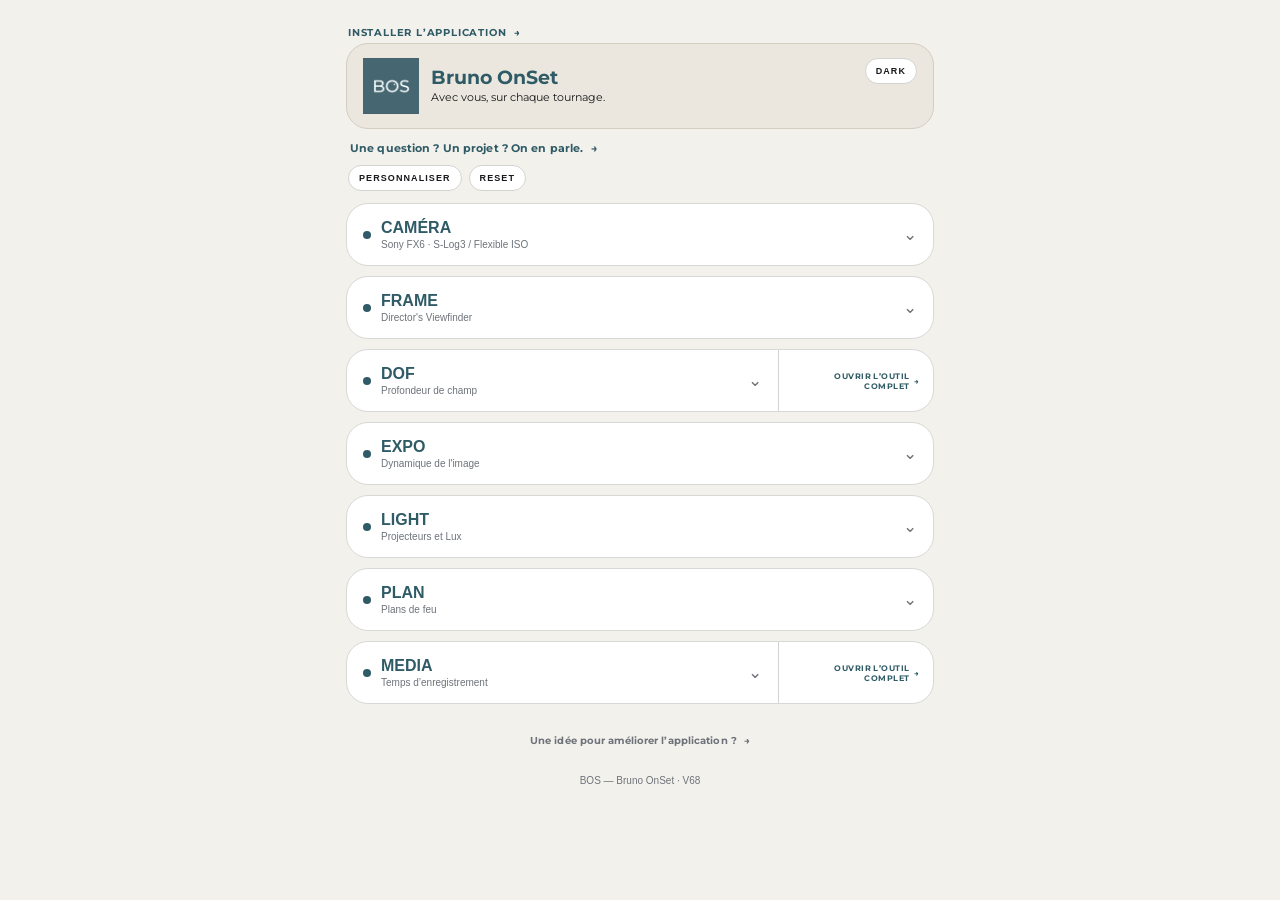
==== commit 06f6e668: "Add files via upload" ====
--- a/index.html
+++ b/index.html
@@ -7,13 +7,13 @@
   <meta name="apple-mobile-web-app-capable" content="yes" />
   <meta name="apple-mobile-web-app-status-bar-style" content="default" />
   <title>BOS — Bruno OnSet</title>
-  <link rel="manifest" href="manifest.webmanifest?v=67" />
+  <link rel="manifest" href="manifest.webmanifest?v=68" />
   <link rel="icon" href="icons/icon-192.png" />
   <link rel="apple-touch-icon" href="icons/icon-192.png" />
   <link rel="preconnect" href="https://fonts.googleapis.com">
   <link rel="preconnect" href="https://fonts.gstatic.com" crossorigin>
   <link href="https://fonts.googleapis.com/css2?family=Montserrat:wght@400;700&display=swap" rel="stylesheet">
-  <link rel="stylesheet" href="style.css?v=67" />
+  <link rel="stylesheet" href="style.css?v=68" />
 </head>
 <body>
   <main class="shell">
@@ -84,7 +84,7 @@
     <div class="feedback-contact">
       <a class="feedback-contact-link" href="mailto:brunoguillardcontact@gmail.com?subject=Suggestion%20%E2%80%94%20Bruno%20OnSet&body=Bonjour%20Bruno%2C%0A%0AJ%E2%80%99ai%20une%20id%C3%A9e%20pour%20am%C3%A9liorer%20Bruno%20OnSet%20%3A%0A%0A">Une idée pour améliorer l’application ? <span aria-hidden="true">→</span></a>
     </div>
-    <footer class="footer">BOS — Bruno OnSet · V67</footer>
+    <footer class="footer">BOS — Bruno OnSet · V68</footer>
   </main>
 
 
@@ -184,6 +184,6 @@
     </div>
   </dialog>
 
-  <script src="app.js?v=67" defer></script>
+  <script src="app.js?v=68" defer></script>
 </body>
 </html>
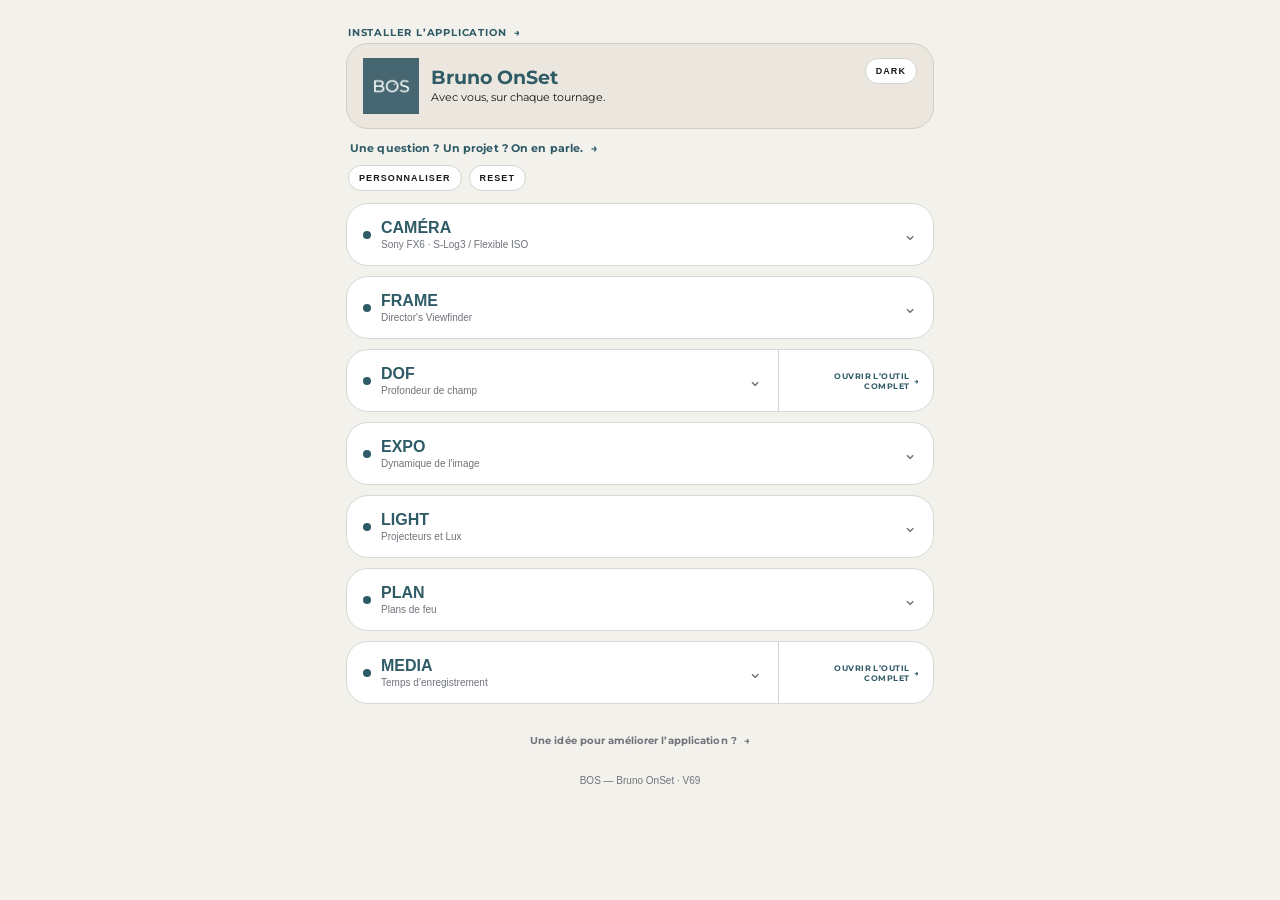
==== commit 6c28f1f5: "Add files via upload" ====
--- a/index.html
+++ b/index.html
@@ -7,13 +7,13 @@
   <meta name="apple-mobile-web-app-capable" content="yes" />
   <meta name="apple-mobile-web-app-status-bar-style" content="default" />
   <title>BOS — Bruno OnSet</title>
-  <link rel="manifest" href="manifest.webmanifest?v=68" />
+  <link rel="manifest" href="manifest.webmanifest?v=69" />
   <link rel="icon" href="icons/icon-192.png" />
   <link rel="apple-touch-icon" href="icons/icon-192.png" />
   <link rel="preconnect" href="https://fonts.googleapis.com">
   <link rel="preconnect" href="https://fonts.gstatic.com" crossorigin>
   <link href="https://fonts.googleapis.com/css2?family=Montserrat:wght@400;700&display=swap" rel="stylesheet">
-  <link rel="stylesheet" href="style.css?v=68" />
+  <link rel="stylesheet" href="style.css?v=69" />
 </head>
 <body>
   <main class="shell">
@@ -84,7 +84,7 @@
     <div class="feedback-contact">
       <a class="feedback-contact-link" href="mailto:brunoguillardcontact@gmail.com?subject=Suggestion%20%E2%80%94%20Bruno%20OnSet&body=Bonjour%20Bruno%2C%0A%0AJ%E2%80%99ai%20une%20id%C3%A9e%20pour%20am%C3%A9liorer%20Bruno%20OnSet%20%3A%0A%0A">Une idée pour améliorer l’application ? <span aria-hidden="true">→</span></a>
     </div>
-    <footer class="footer">BOS — Bruno OnSet · V68</footer>
+    <footer class="footer">BOS — Bruno OnSet · V69</footer>
   </main>
 
 
@@ -184,6 +184,6 @@
     </div>
   </dialog>
 
-  <script src="app.js?v=68" defer></script>
+  <script src="app.js?v=69" defer></script>
 </body>
 </html>
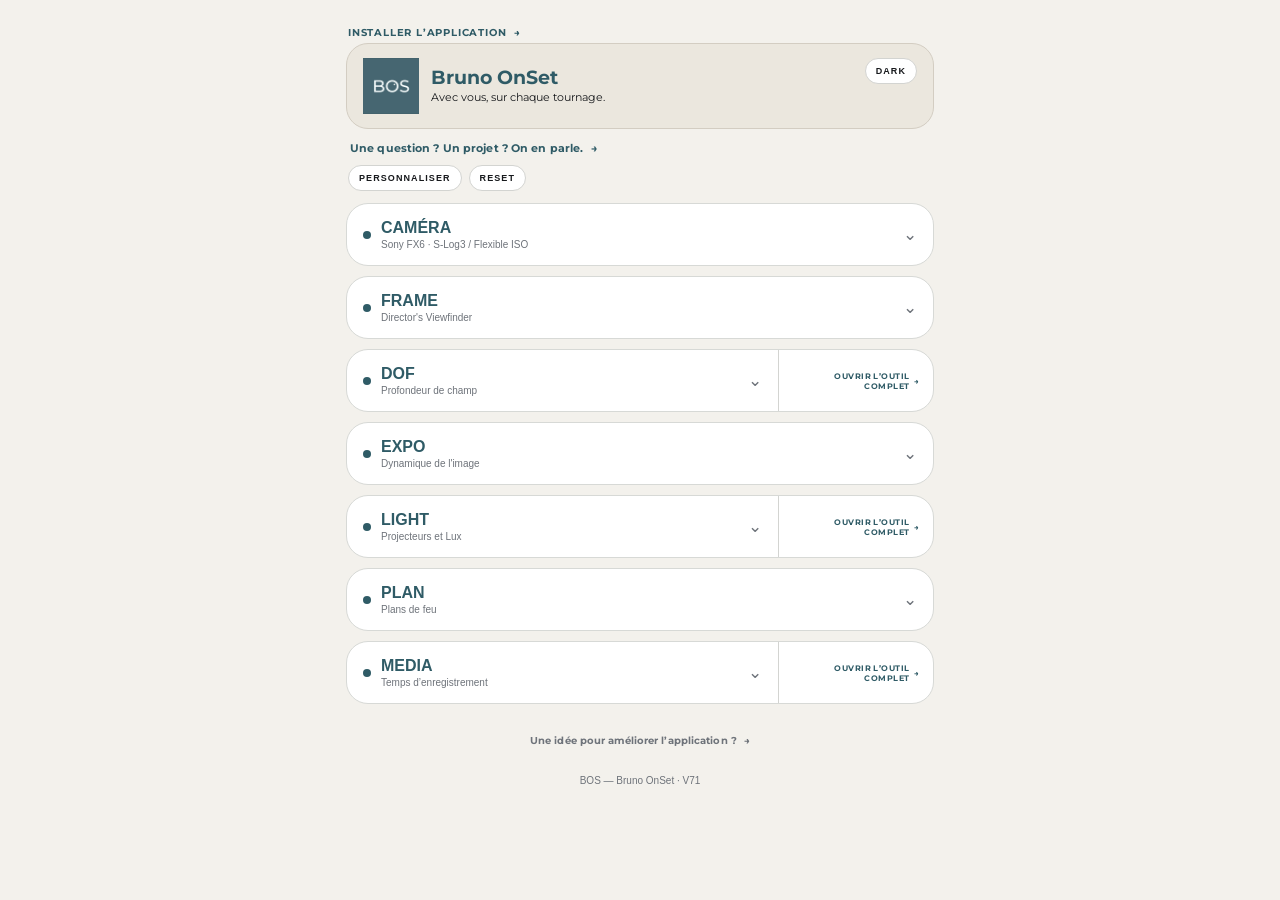
==== commit df37ad1f: "Add files via upload" ====
--- a/index.html
+++ b/index.html
@@ -7,13 +7,13 @@
   <meta name="apple-mobile-web-app-capable" content="yes" />
   <meta name="apple-mobile-web-app-status-bar-style" content="default" />
   <title>BOS — Bruno OnSet</title>
-  <link rel="manifest" href="manifest.webmanifest?v=69" />
+  <link rel="manifest" href="manifest.webmanifest?v=71" />
   <link rel="icon" href="icons/icon-192.png" />
   <link rel="apple-touch-icon" href="icons/icon-192.png" />
   <link rel="preconnect" href="https://fonts.googleapis.com">
   <link rel="preconnect" href="https://fonts.gstatic.com" crossorigin>
   <link href="https://fonts.googleapis.com/css2?family=Montserrat:wght@400;700&display=swap" rel="stylesheet">
-  <link rel="stylesheet" href="style.css?v=69" />
+  <link rel="stylesheet" href="style.css?v=71" />
 </head>
 <body>
   <main class="shell">
@@ -84,7 +84,7 @@
     <div class="feedback-contact">
       <a class="feedback-contact-link" href="mailto:brunoguillardcontact@gmail.com?subject=Suggestion%20%E2%80%94%20Bruno%20OnSet&body=Bonjour%20Bruno%2C%0A%0AJ%E2%80%99ai%20une%20id%C3%A9e%20pour%20am%C3%A9liorer%20Bruno%20OnSet%20%3A%0A%0A">Une idée pour améliorer l’application ? <span aria-hidden="true">→</span></a>
     </div>
-    <footer class="footer">BOS — Bruno OnSet · V69</footer>
+    <footer class="footer">BOS — Bruno OnSet · V71</footer>
   </main>
 
 
@@ -184,6 +184,6 @@
     </div>
   </dialog>
 
-  <script src="app.js?v=69" defer></script>
+  <script src="app.js?v=71" defer></script>
 </body>
 </html>
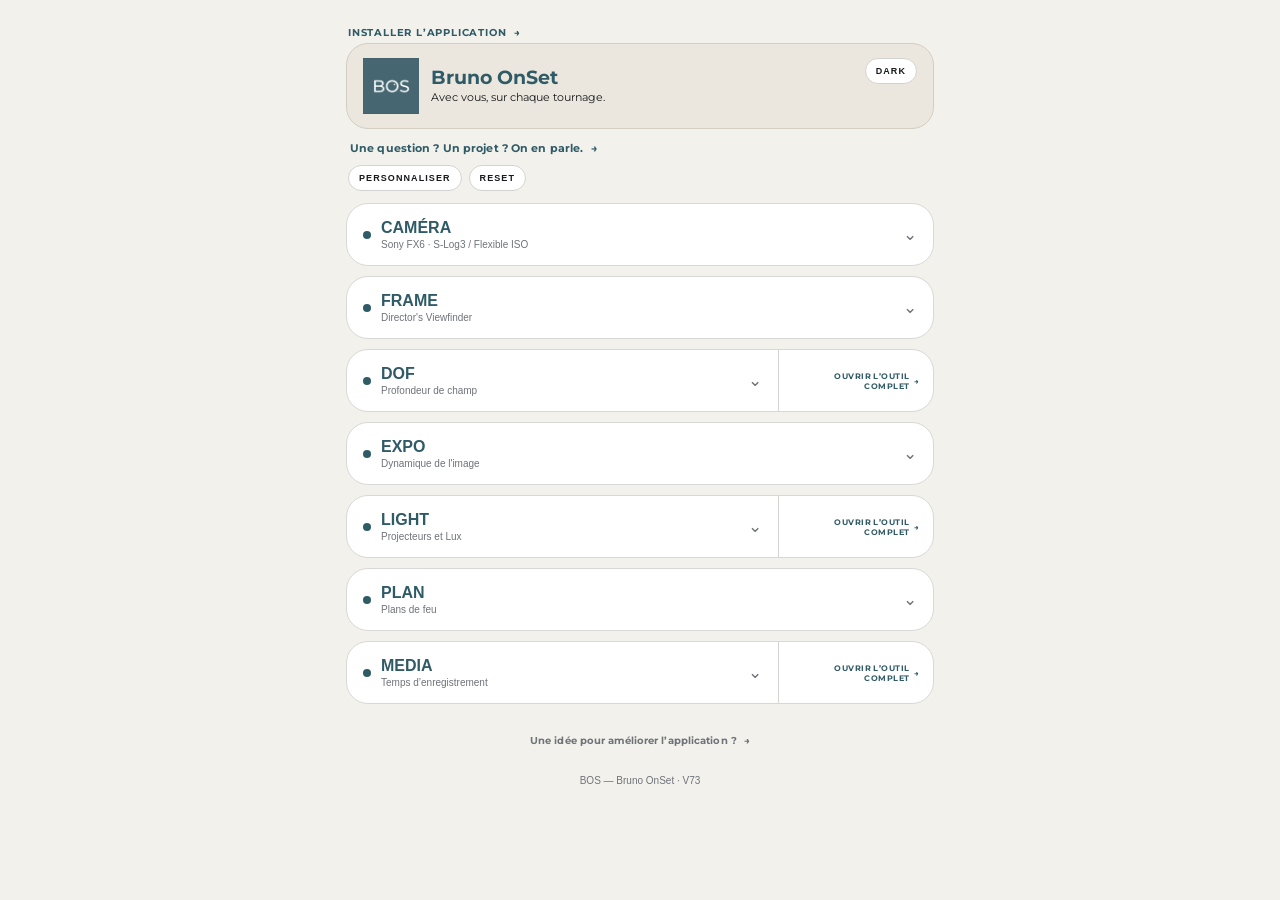
==== commit dfa17798: "Add files via upload" ====
--- a/index.html
+++ b/index.html
@@ -7,13 +7,13 @@
   <meta name="apple-mobile-web-app-capable" content="yes" />
   <meta name="apple-mobile-web-app-status-bar-style" content="default" />
   <title>BOS — Bruno OnSet</title>
-  <link rel="manifest" href="manifest.webmanifest?v=71" />
+  <link rel="manifest" href="manifest.webmanifest?v=73" />
   <link rel="icon" href="icons/icon-192.png" />
   <link rel="apple-touch-icon" href="icons/icon-192.png" />
   <link rel="preconnect" href="https://fonts.googleapis.com">
   <link rel="preconnect" href="https://fonts.gstatic.com" crossorigin>
   <link href="https://fonts.googleapis.com/css2?family=Montserrat:wght@400;700&display=swap" rel="stylesheet">
-  <link rel="stylesheet" href="style.css?v=71" />
+  <link rel="stylesheet" href="style.css?v=73" />
 </head>
 <body>
   <main class="shell">
@@ -84,7 +84,7 @@
     <div class="feedback-contact">
       <a class="feedback-contact-link" href="mailto:brunoguillardcontact@gmail.com?subject=Suggestion%20%E2%80%94%20Bruno%20OnSet&body=Bonjour%20Bruno%2C%0A%0AJ%E2%80%99ai%20une%20id%C3%A9e%20pour%20am%C3%A9liorer%20Bruno%20OnSet%20%3A%0A%0A">Une idée pour améliorer l’application ? <span aria-hidden="true">→</span></a>
     </div>
-    <footer class="footer">BOS — Bruno OnSet · V71</footer>
+    <footer class="footer">BOS — Bruno OnSet · V73</footer>
   </main>
 
 
@@ -184,6 +184,6 @@
     </div>
   </dialog>
 
-  <script src="app.js?v=71" defer></script>
+  <script src="app.js?v=73" defer></script>
 </body>
 </html>
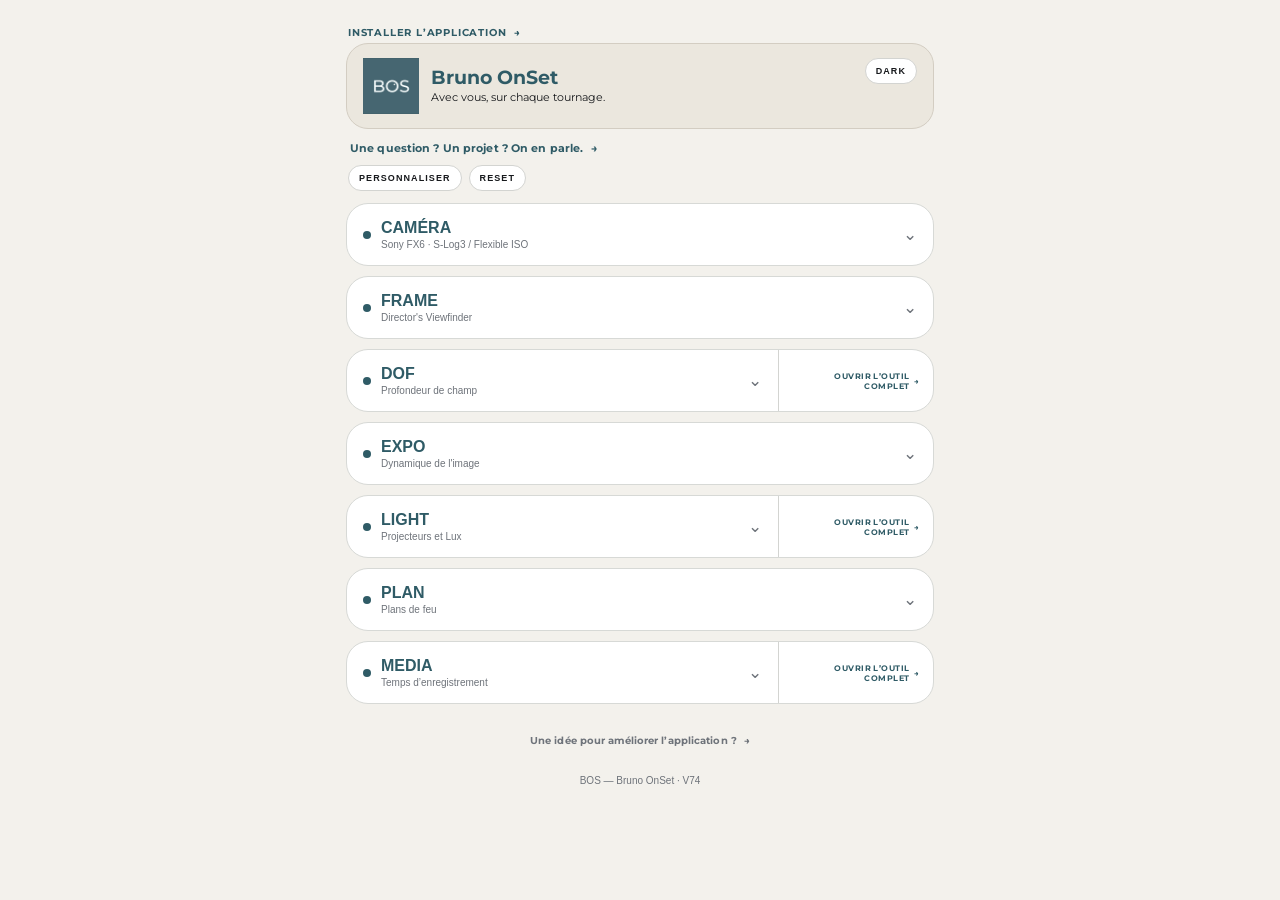
==== commit 58c8c7f1: "Add files via upload" ====
--- a/index.html
+++ b/index.html
@@ -7,13 +7,13 @@
   <meta name="apple-mobile-web-app-capable" content="yes" />
   <meta name="apple-mobile-web-app-status-bar-style" content="default" />
   <title>BOS — Bruno OnSet</title>
-  <link rel="manifest" href="manifest.webmanifest?v=73" />
+  <link rel="manifest" href="manifest.webmanifest?v=74" />
   <link rel="icon" href="icons/icon-192.png" />
   <link rel="apple-touch-icon" href="icons/icon-192.png" />
   <link rel="preconnect" href="https://fonts.googleapis.com">
   <link rel="preconnect" href="https://fonts.gstatic.com" crossorigin>
   <link href="https://fonts.googleapis.com/css2?family=Montserrat:wght@400;700&display=swap" rel="stylesheet">
-  <link rel="stylesheet" href="style.css?v=73" />
+  <link rel="stylesheet" href="style.css?v=74" />
 </head>
 <body>
   <main class="shell">
@@ -84,7 +84,7 @@
     <div class="feedback-contact">
       <a class="feedback-contact-link" href="mailto:brunoguillardcontact@gmail.com?subject=Suggestion%20%E2%80%94%20Bruno%20OnSet&body=Bonjour%20Bruno%2C%0A%0AJ%E2%80%99ai%20une%20id%C3%A9e%20pour%20am%C3%A9liorer%20Bruno%20OnSet%20%3A%0A%0A">Une idée pour améliorer l’application ? <span aria-hidden="true">→</span></a>
     </div>
-    <footer class="footer">BOS — Bruno OnSet · V73</footer>
+    <footer class="footer">BOS — Bruno OnSet · V74</footer>
   </main>
 
 
@@ -184,6 +184,6 @@
     </div>
   </dialog>
 
-  <script src="app.js?v=73" defer></script>
+  <script src="app.js?v=74" defer></script>
 </body>
 </html>
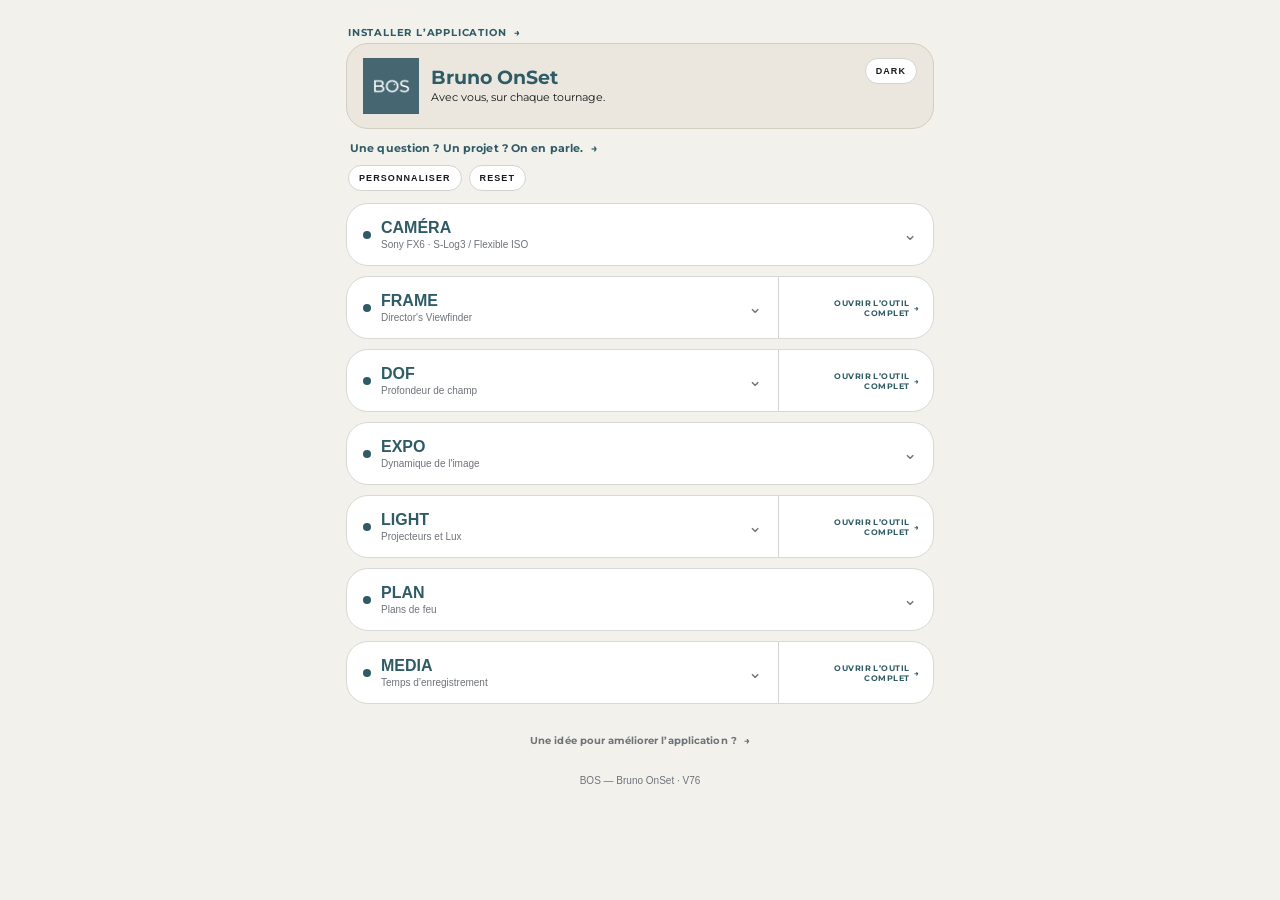
==== commit 257da134: "Add files via upload" ====
--- a/index.html
+++ b/index.html
@@ -7,13 +7,13 @@
   <meta name="apple-mobile-web-app-capable" content="yes" />
   <meta name="apple-mobile-web-app-status-bar-style" content="default" />
   <title>BOS — Bruno OnSet</title>
-  <link rel="manifest" href="manifest.webmanifest?v=74" />
+  <link rel="manifest" href="manifest.webmanifest?v=76" />
   <link rel="icon" href="icons/icon-192.png" />
   <link rel="apple-touch-icon" href="icons/icon-192.png" />
   <link rel="preconnect" href="https://fonts.googleapis.com">
   <link rel="preconnect" href="https://fonts.gstatic.com" crossorigin>
   <link href="https://fonts.googleapis.com/css2?family=Montserrat:wght@400;700&display=swap" rel="stylesheet">
-  <link rel="stylesheet" href="style.css?v=74" />
+  <link rel="stylesheet" href="style.css?v=76" />
 </head>
 <body>
   <main class="shell">
@@ -84,7 +84,7 @@
     <div class="feedback-contact">
       <a class="feedback-contact-link" href="mailto:brunoguillardcontact@gmail.com?subject=Suggestion%20%E2%80%94%20Bruno%20OnSet&body=Bonjour%20Bruno%2C%0A%0AJ%E2%80%99ai%20une%20id%C3%A9e%20pour%20am%C3%A9liorer%20Bruno%20OnSet%20%3A%0A%0A">Une idée pour améliorer l’application ? <span aria-hidden="true">→</span></a>
     </div>
-    <footer class="footer">BOS — Bruno OnSet · V74</footer>
+    <footer class="footer">BOS — Bruno OnSet · V76</footer>
   </main>
 
 
@@ -184,6 +184,6 @@
     </div>
   </dialog>
 
-  <script src="app.js?v=74" defer></script>
+  <script src="app.js?v=76" defer></script>
 </body>
 </html>
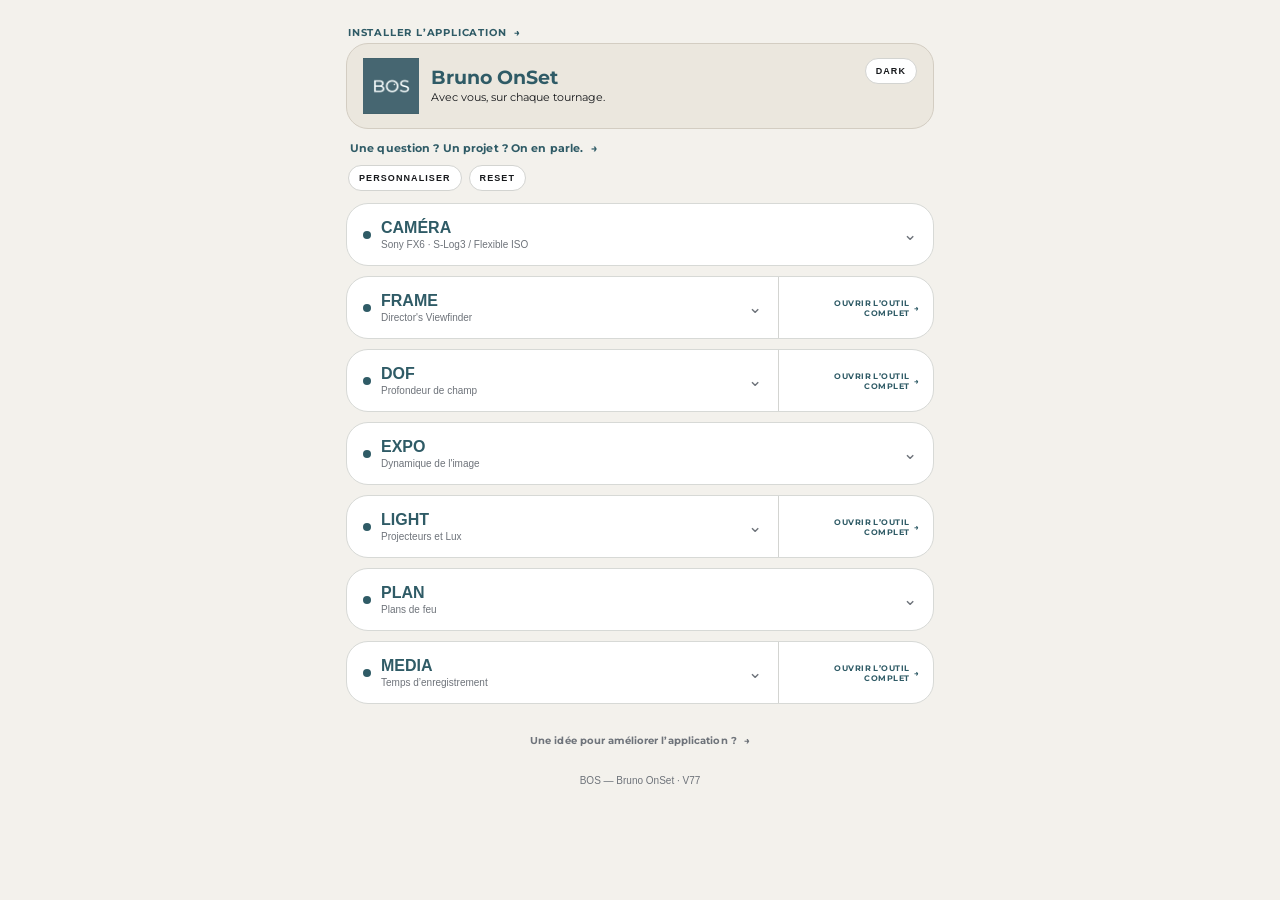
==== commit 05a6c3c1: "Add files via upload" ====
--- a/index.html
+++ b/index.html
@@ -7,13 +7,13 @@
   <meta name="apple-mobile-web-app-capable" content="yes" />
   <meta name="apple-mobile-web-app-status-bar-style" content="default" />
   <title>BOS — Bruno OnSet</title>
-  <link rel="manifest" href="manifest.webmanifest?v=76" />
+  <link rel="manifest" href="manifest.webmanifest?v=77" />
   <link rel="icon" href="icons/icon-192.png" />
   <link rel="apple-touch-icon" href="icons/icon-192.png" />
   <link rel="preconnect" href="https://fonts.googleapis.com">
   <link rel="preconnect" href="https://fonts.gstatic.com" crossorigin>
   <link href="https://fonts.googleapis.com/css2?family=Montserrat:wght@400;700&display=swap" rel="stylesheet">
-  <link rel="stylesheet" href="style.css?v=76" />
+  <link rel="stylesheet" href="style.css?v=77" />
 </head>
 <body>
   <main class="shell">
@@ -84,7 +84,7 @@
     <div class="feedback-contact">
       <a class="feedback-contact-link" href="mailto:brunoguillardcontact@gmail.com?subject=Suggestion%20%E2%80%94%20Bruno%20OnSet&body=Bonjour%20Bruno%2C%0A%0AJ%E2%80%99ai%20une%20id%C3%A9e%20pour%20am%C3%A9liorer%20Bruno%20OnSet%20%3A%0A%0A">Une idée pour améliorer l’application ? <span aria-hidden="true">→</span></a>
     </div>
-    <footer class="footer">BOS — Bruno OnSet · V76</footer>
+    <footer class="footer">BOS — Bruno OnSet · V77</footer>
   </main>
 
 
@@ -184,6 +184,6 @@
     </div>
   </dialog>
 
-  <script src="app.js?v=76" defer></script>
+  <script src="app.js?v=77" defer></script>
 </body>
 </html>
